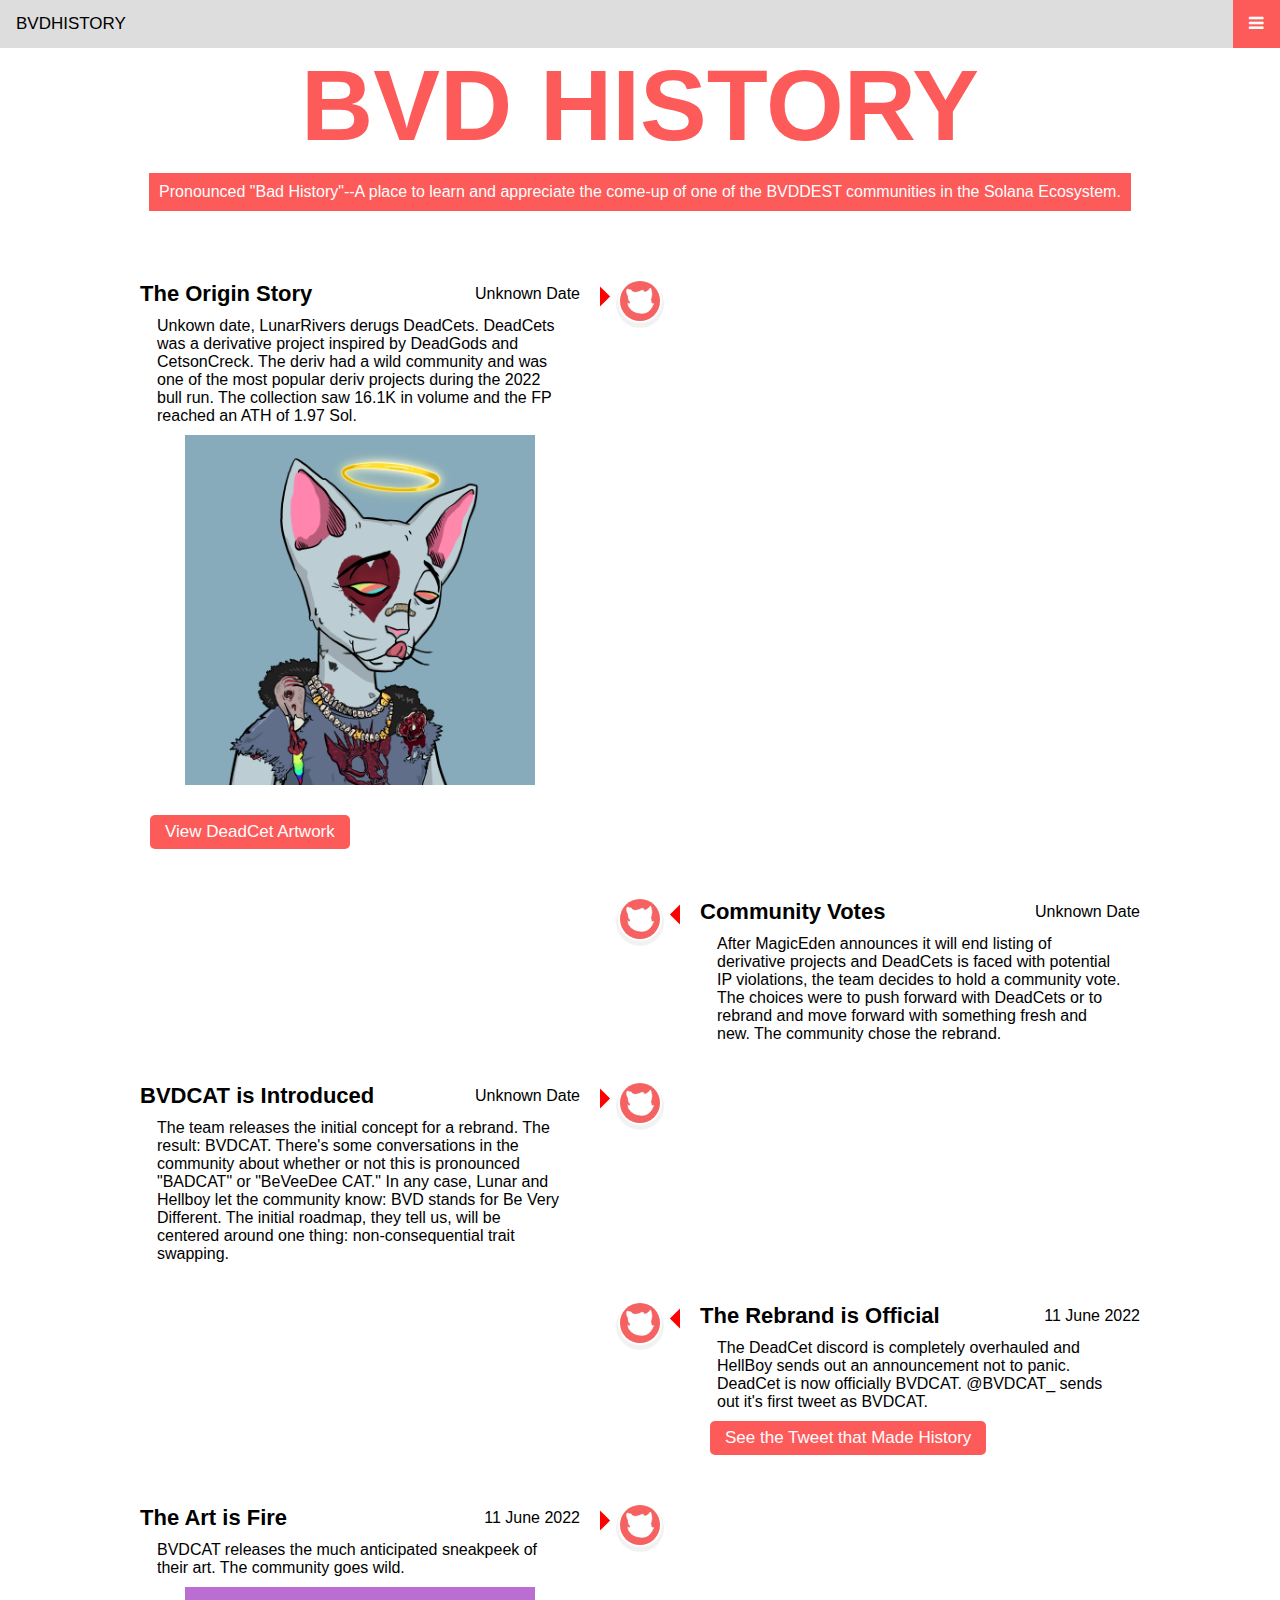
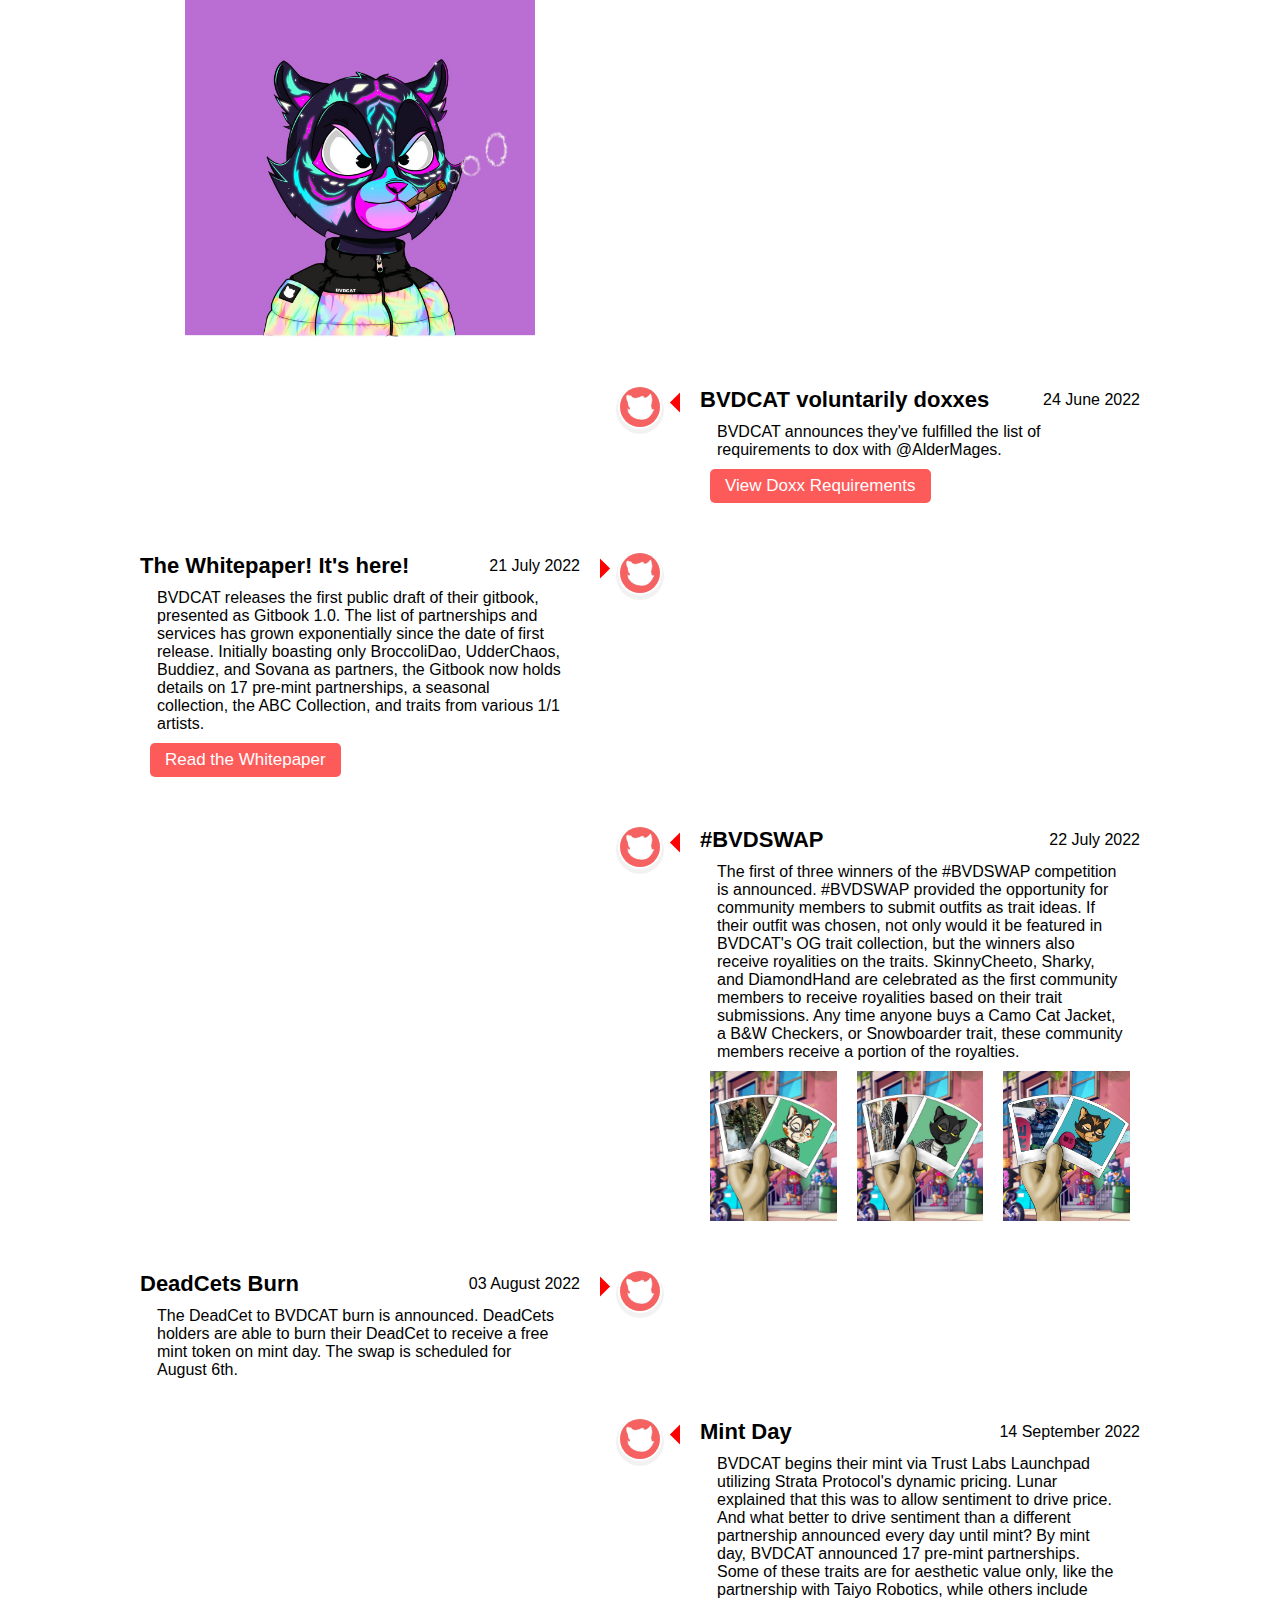
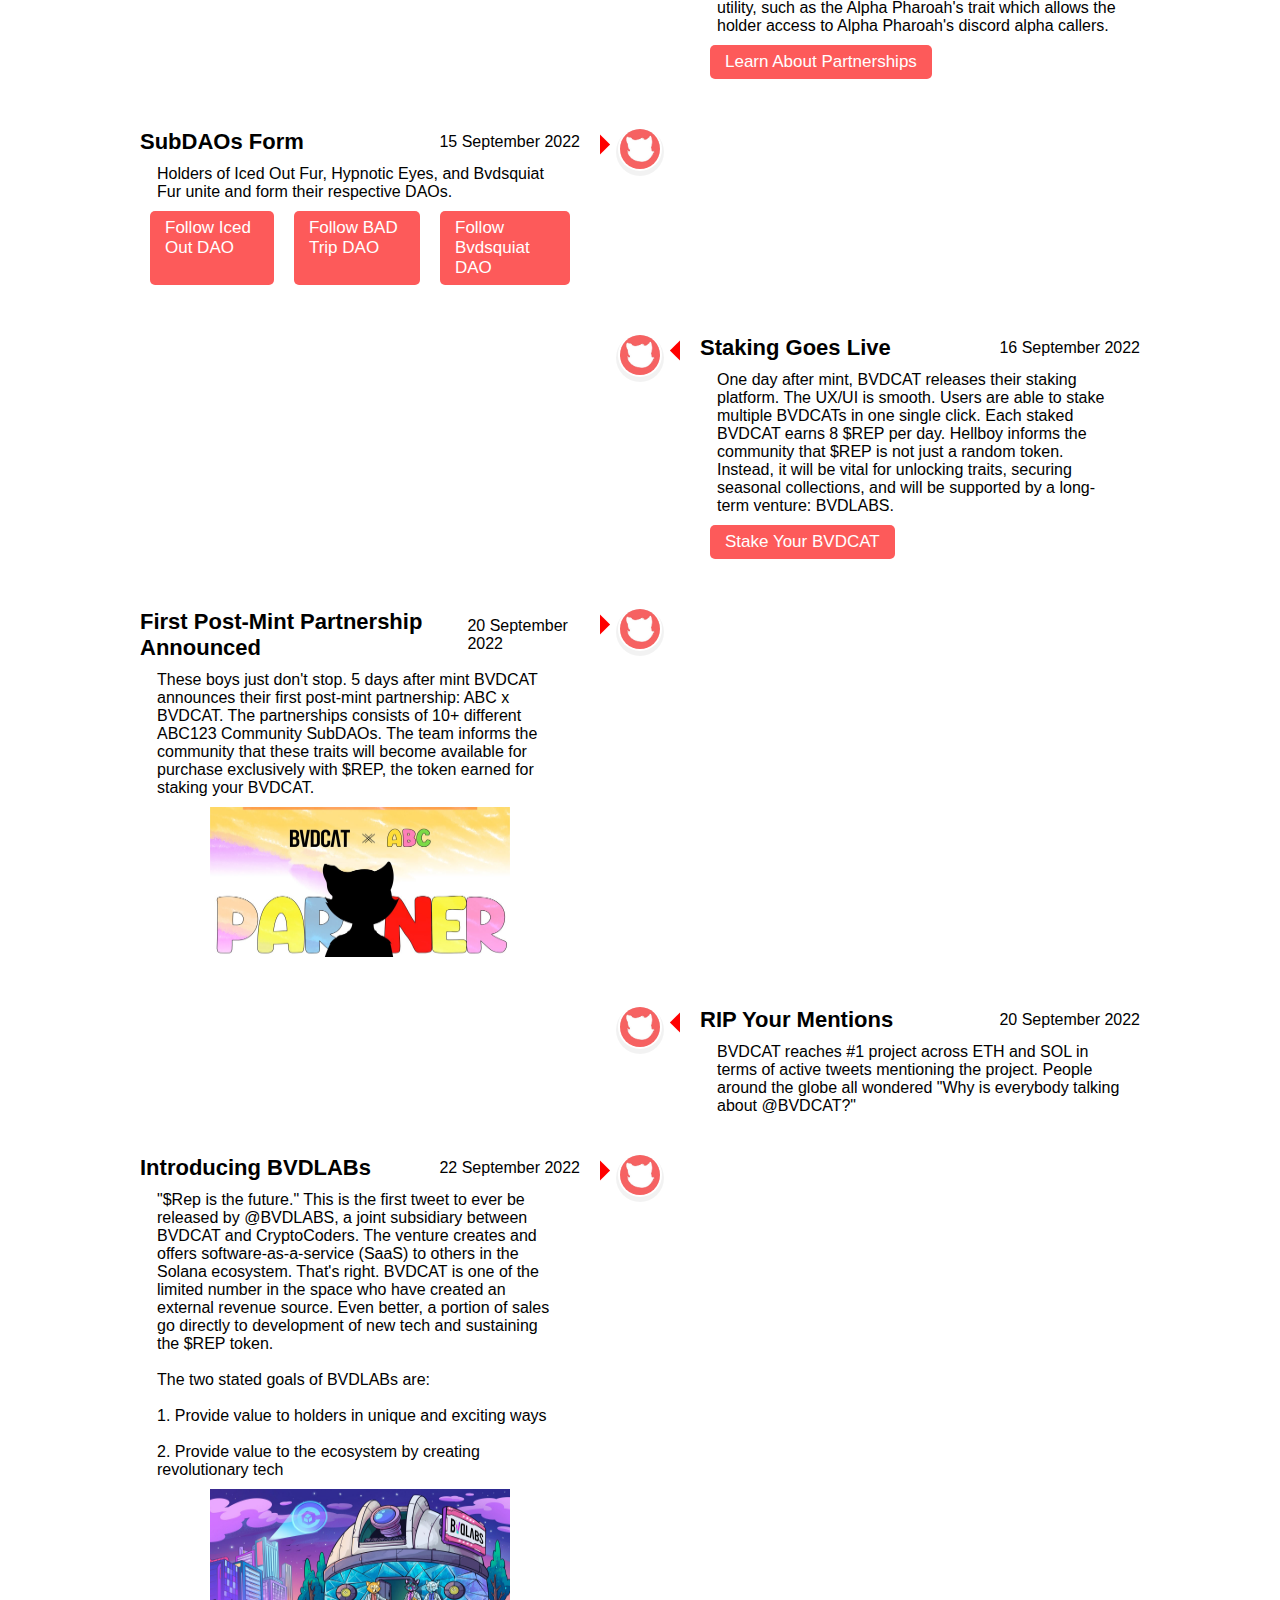
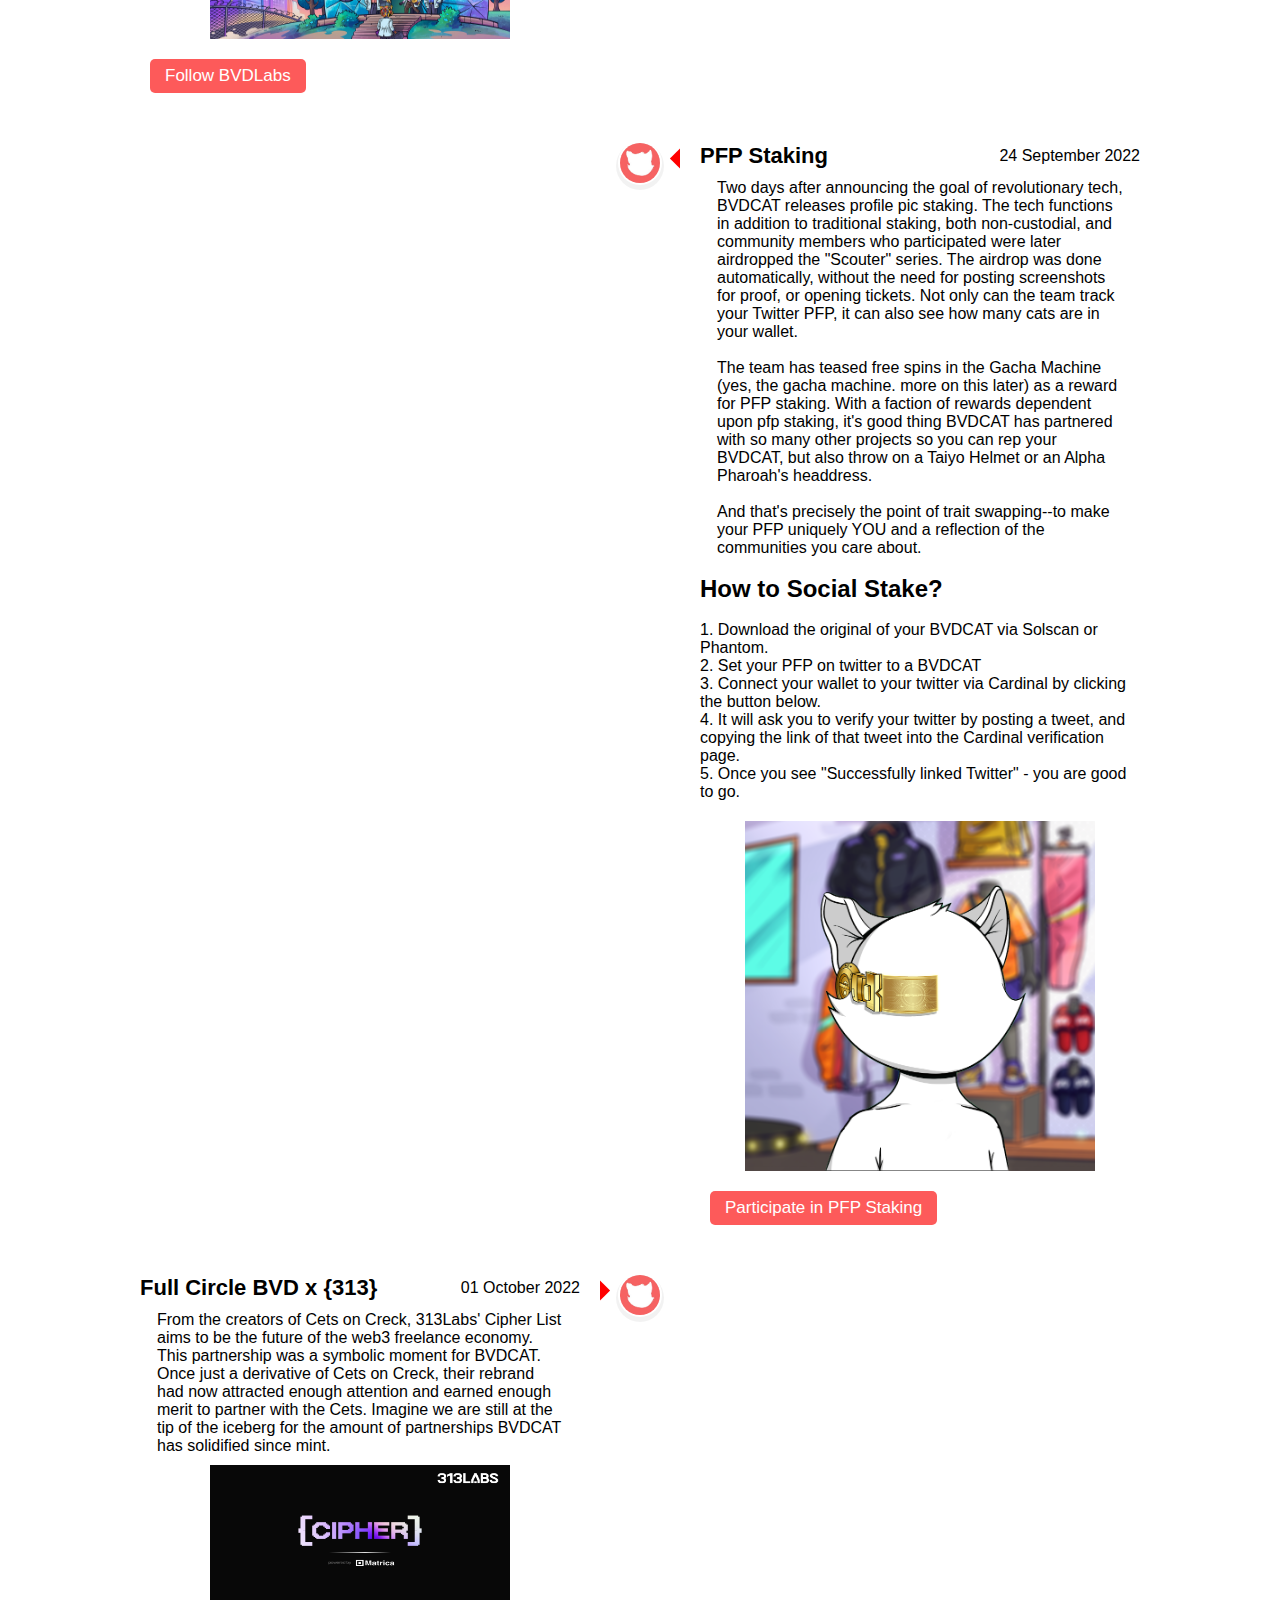
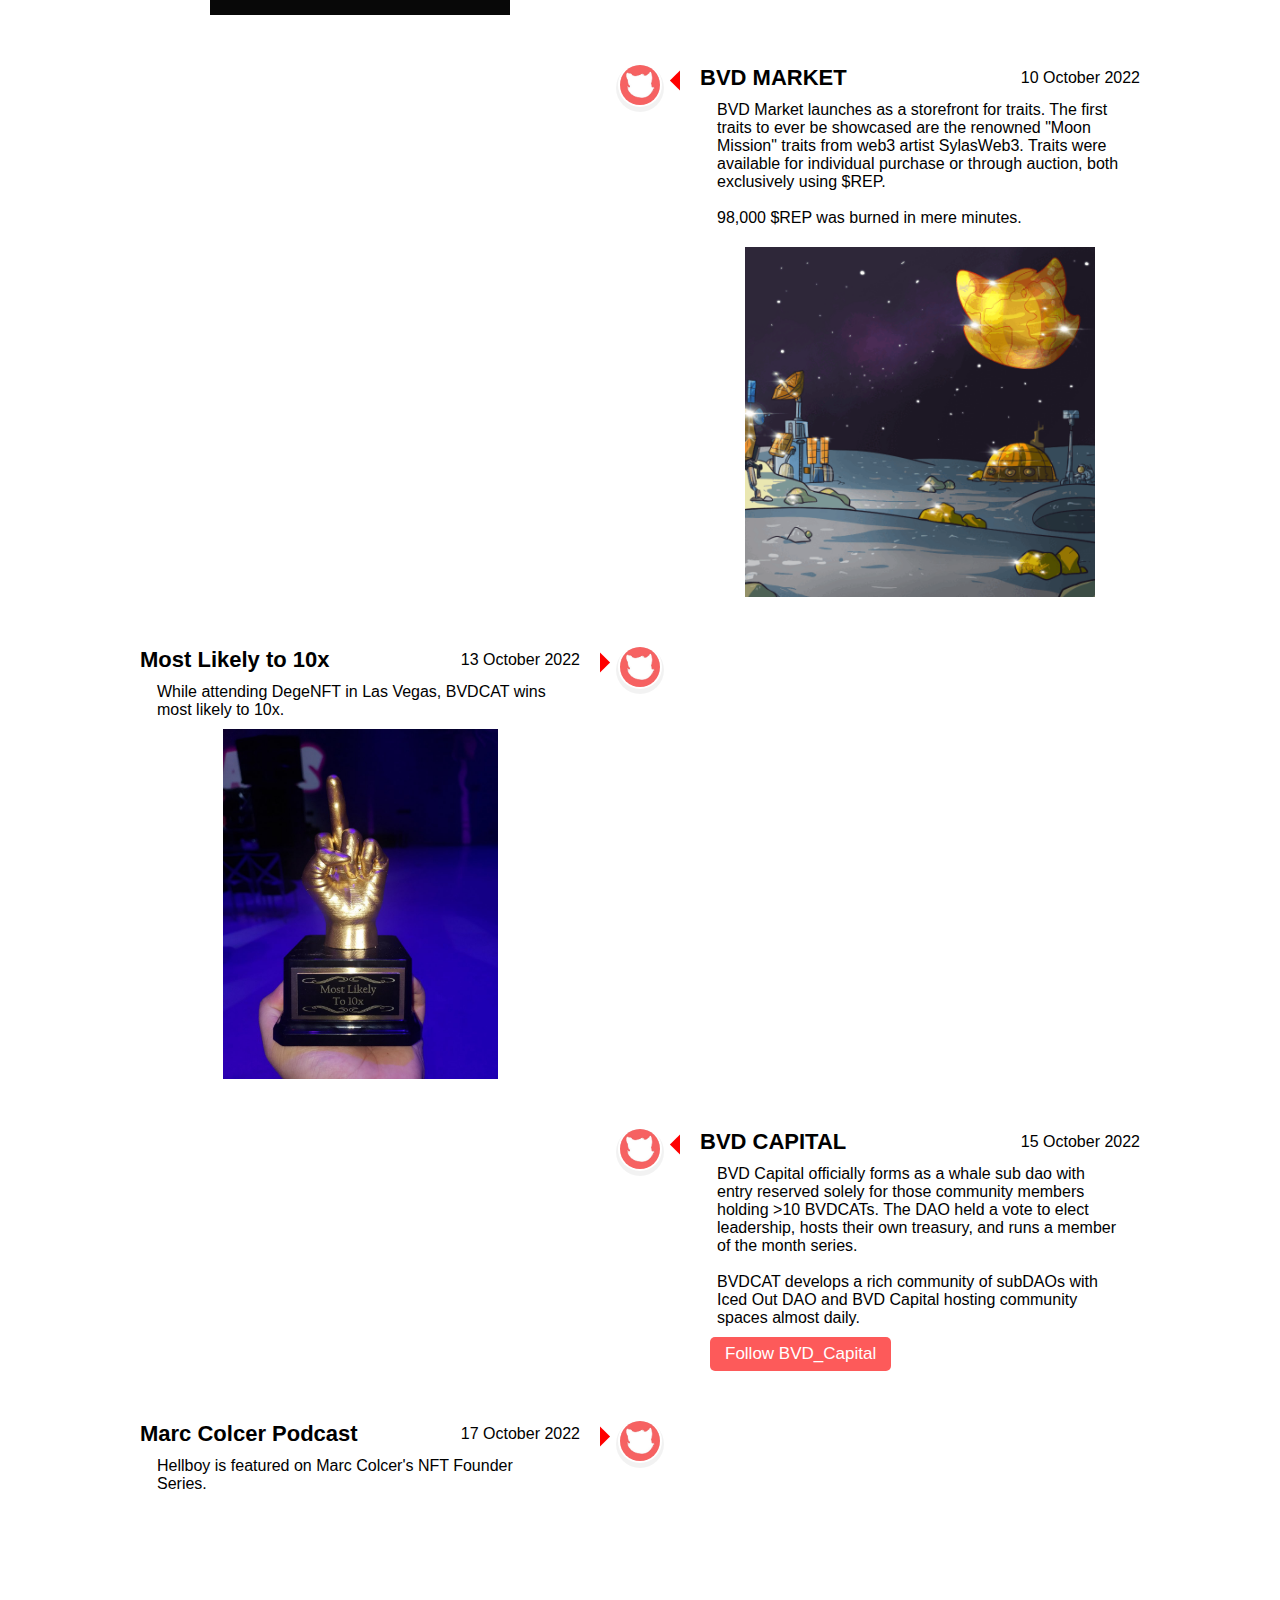
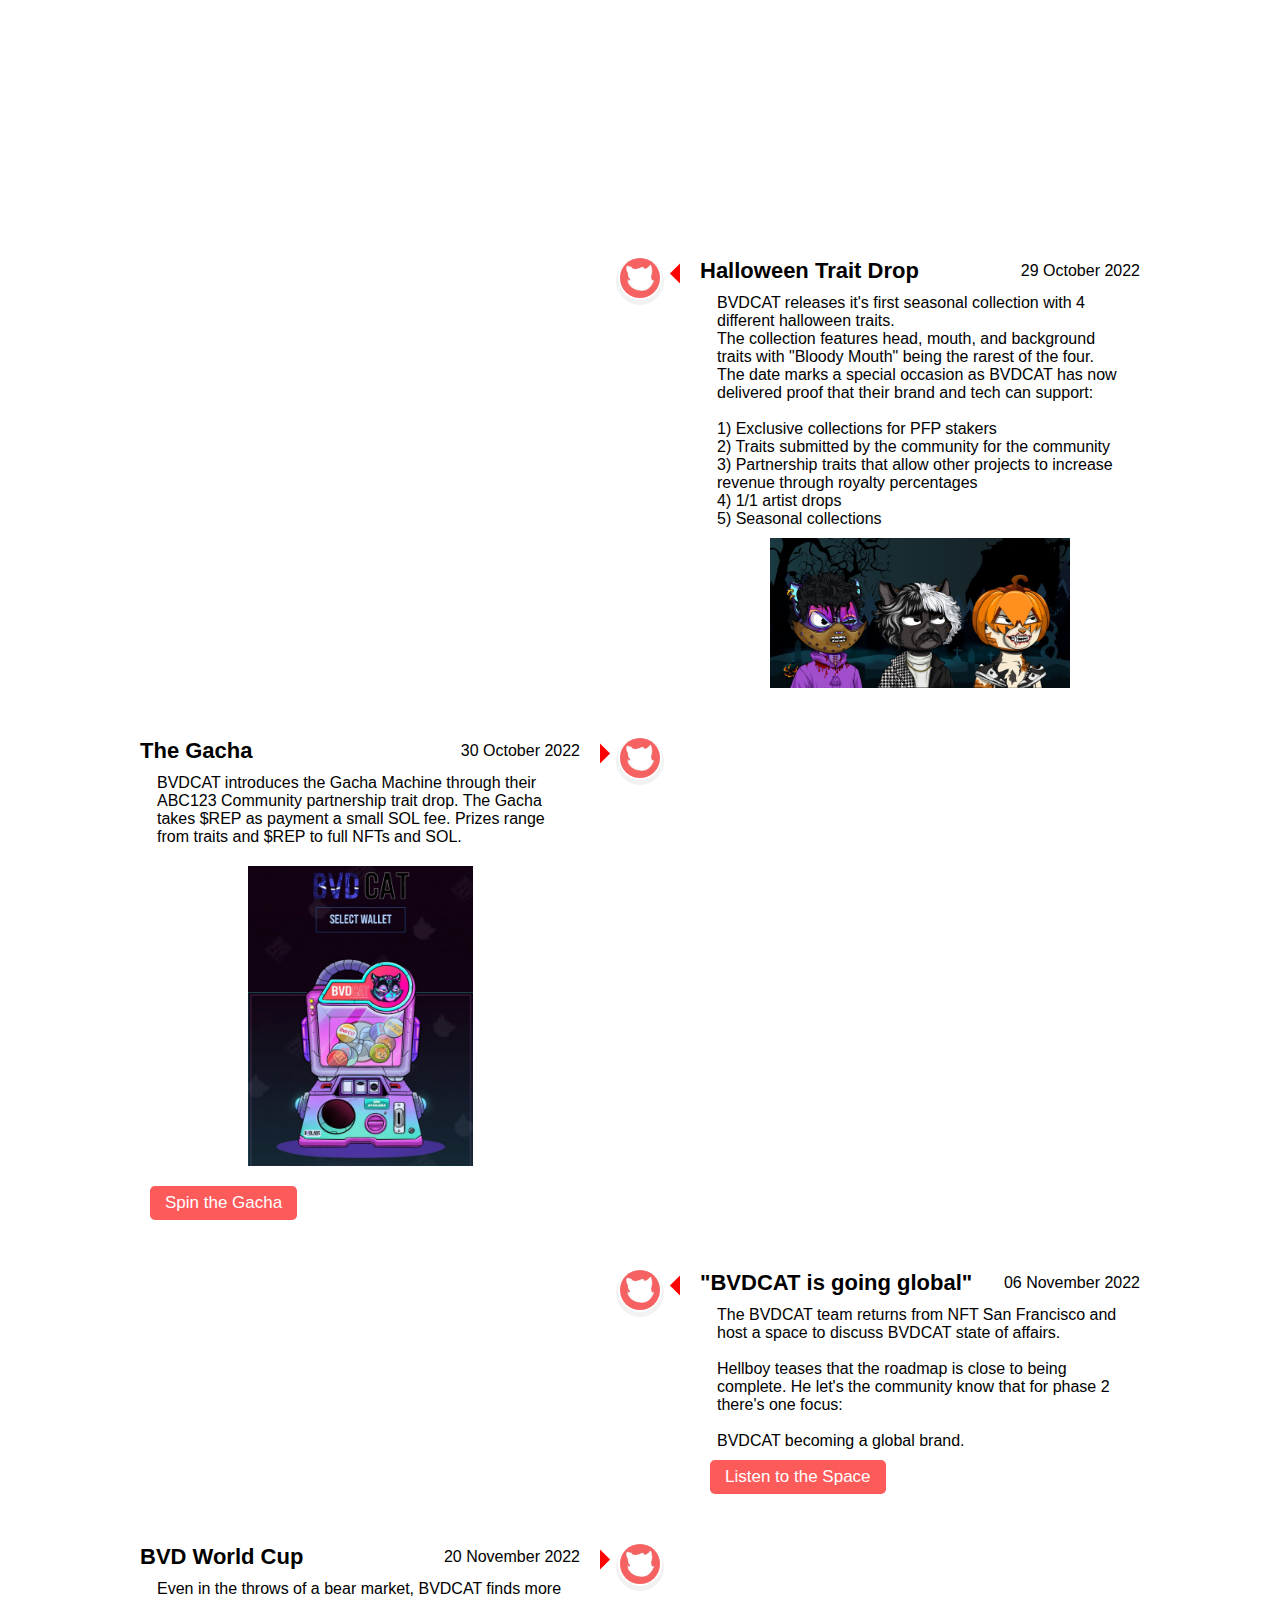
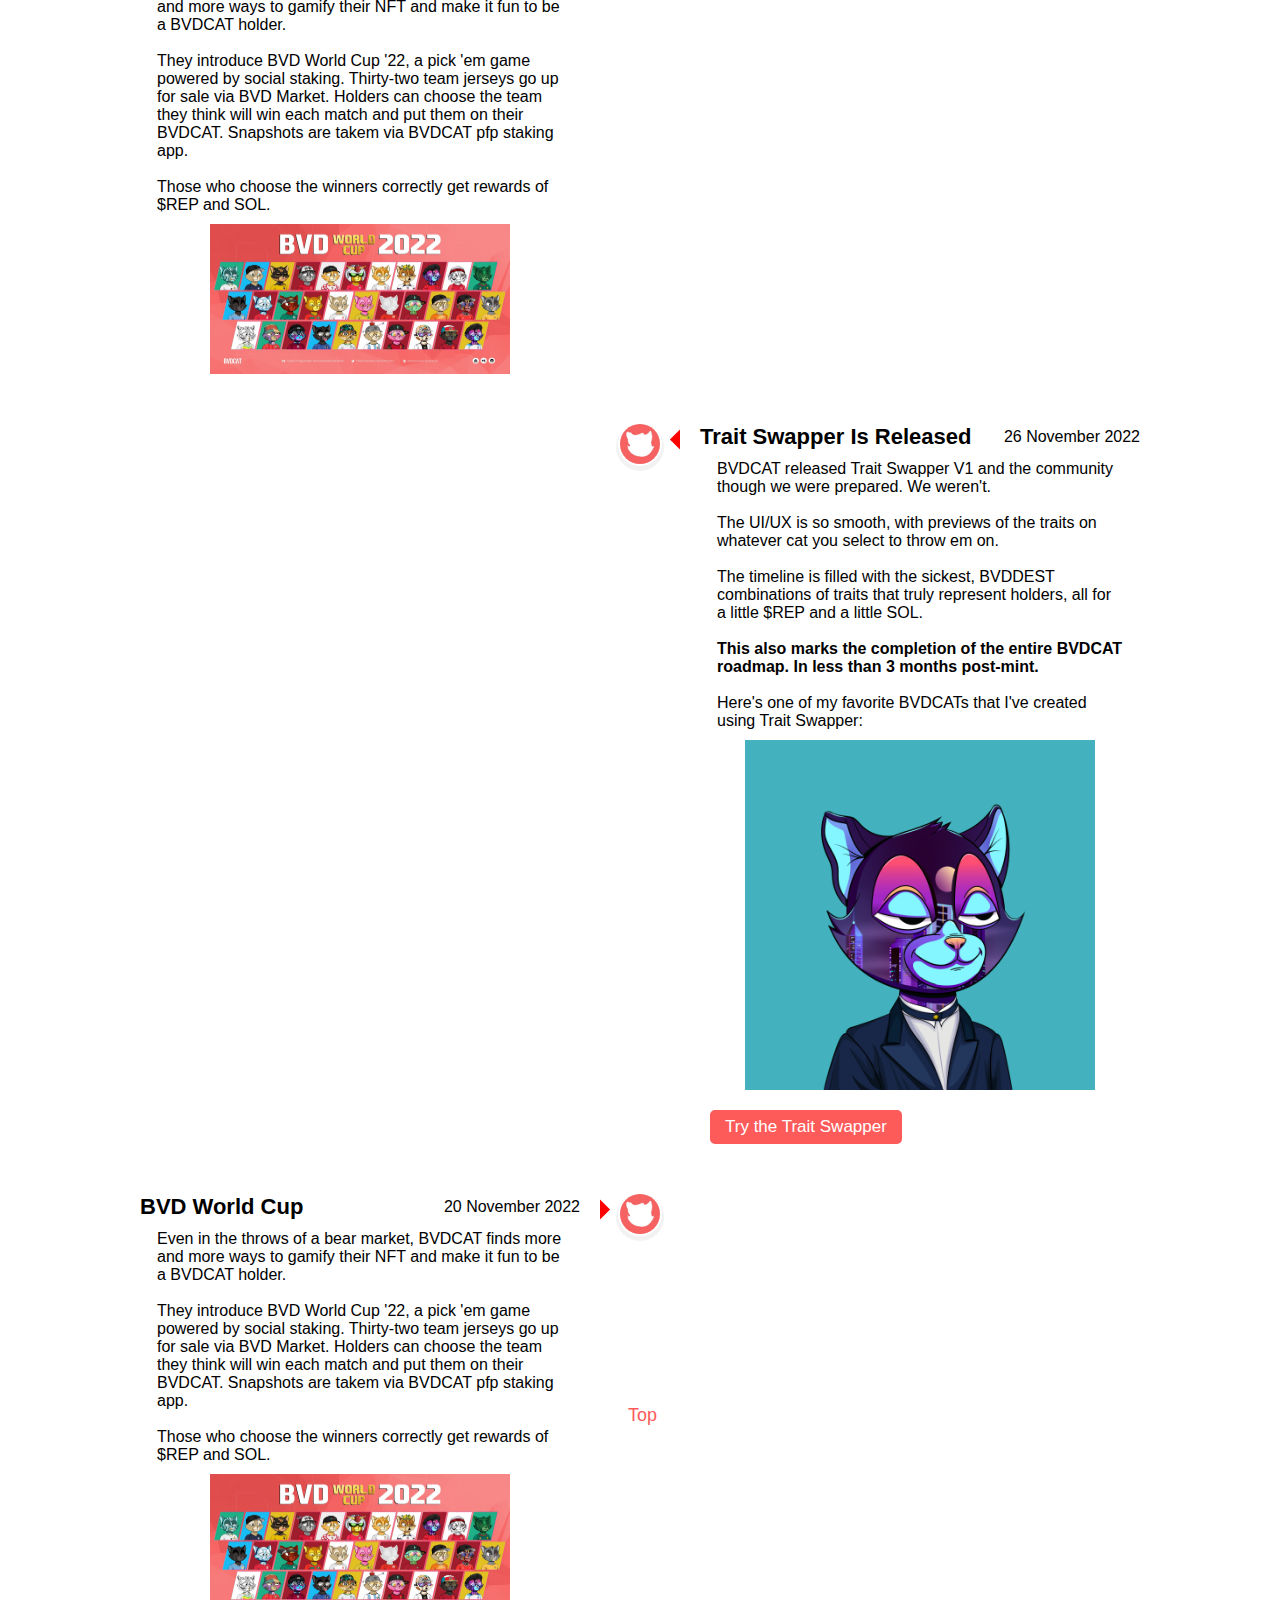
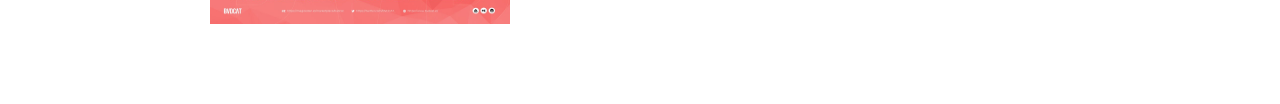
==== pages/everything.html @ c332bab2 "Create pages" ====
<!DOCTYPE html>
<html lang="en">
<head>
    <meta charset="UTG-8">
    <title>BVD HISTORY | Curated by Latchay</title>
    <meta name="viewport" content ="width=device-width, initial-scale=1.0">
    <link rel ="stylesheet" href="../style.css">
    <link rel="stylesheet" href="https://cdnjs.cloudflare.com/ajax/libs/font-awesome/4.7.0/css/font-awesome.min.css">
    <script src="../script.js"></script>
</head>

<div class="topnav">
    <a href="#home" class="active">BVDHISTORY</a>
    <!-- Navigation links (hidden by default) -->
    <div id="myLinks">
      <a href="https://magiceden.io/marketplace/bvdcat" target="_blank">Buy A BVDCAT</a>
      <a href="https://bvdcat.gitbook.io/bvdcat-whitepaper/" target="_blank">Read the Whitepaper</a>
      <a href="https://bvdcat.io" target="_blank">Visit the Website</a>
      <a href="https://twitter.com/BVDCAT_" target="_blank">Follow BVDCAT Twitter</a>
      <a href="https://discord.gg/bvdcat" target="_blank">Join the Discord</a>
    </div>
    <!-- "Hamburger menu" / "Bar icon" to toggle the navigation links -->
    <a href="javascript:void(0);" class="icon" onclick="myFunction()">
      <i class="fa fa-bars"></i>
    </a>
  </div>
<body>
    <div class="header">
        <span class="mainHead"> BVD HISTORY </span>
        <div class="tagline">
        Pronounced "Bad History"--A place to learn and appreciate the come-up of one of the BVDDEST communities in the Solana Ecosystem.</p1>
        </div>
    </div>
    <div class="wrapper">
        <div class ="center-line">
            <button onclick="topFunction()" id="myBtn" title="Go to top">Top</button>
        </div>
        <div class="row rowLeft">
            <section>
                <div class="iconRight">
                    <img src="../images/icon.jpg" alt="BVDCAT LOGO" class="iconRight">
                </div>
                <div class="details">
                    <span class="title"> The Origin Story</span>
                    <span>Unknown Date</span>
                </div>
                <p> Unkown date, LunarRivers derugs DeadCets. DeadCets was a derivative project inspired by DeadGods and CetsonCreck. The deriv had a wild community and was one of the most popular deriv projects during the 2022 bull run. The collection saw 16.1K in volume and the FP reached an ATH of 1.97 Sol.
                    <div class="deadCet">
                    <img id="deadCet" src="../images/DeadCet.png" alt="DeadCet" class="deadCet">
                </div>
                </p>
                <div class="bottom">
                    <a href="https://magiceden.io/marketplace/deadcets" target="_blank">View DeadCet Artwork</a>
                </div>
             </section>
            </div>
        <div class="row rowRight">
            <section>
                <div class="iconLeft">
                    <img src="../images/icon.jpg" alt="BVDCAT LOGO" class="iconLeft">
                </div>
                <div class="details">
                    <span class="title"> Community Votes</span>
                    <span>Unknown Date</span>
                </div>
                <p>After MagicEden announces it will end listing of derivative projects and DeadCets is faced with potential IP violations, the team decides to hold a community vote. The choices were to push forward with DeadCets or to rebrand and move forward with something fresh and new. The community chose the rebrand. </p>
            </section>
        </div> 
        <div class="row rowLeft">
            <section>
                <div class="iconRight">
                    <img src="../images/icon.jpg" alt="BVDCAT LOGO" class="iconRight">
                </div>
                <div class="details">
                    <span class="title">BVDCAT is Introduced</span>
                    <span>Unknown Date</span>

                </div>
                <p> The team releases the initial concept for a rebrand. The result: BVDCAT. There's some conversations in the community about whether or not this is pronounced "BADCAT" or "BeVeeDee CAT." In any case, Lunar and Hellboy let the community know: BVD stands for Be Very Different. The initial roadmap, they tell us, will be centered around one thing: non-consequential trait swapping.
             </p>
            </section>
        </div>
        <div class="row rowRight">
            <section>
                <div class="iconLeft">
                    <img src="../images/icon.jpg" alt="BVDCAT LOGO" class="iconLeft">
                </div>
                <div class="details">
                    <span class="title">The Rebrand is Official</span>
                    <span>11 June 2022</span>

                </div>
                <p> The DeadCet discord is completely overhauled and HellBoy sends out an announcement not to panic. DeadCet is now officially BVDCAT. @BVDCAT_ sends out it's first tweet as BVDCAT.
                </p>
                <div class="bottom">
                    <a href="https://twitter.com/BVDCAT_/status/1535546439022960640?s=20&t=XFZFpHfYztYOKGvkiWw14Q" target="_blank">See the Tweet that Made History</a>
                </div>
            </section>
        </div>
        <div class="row rowLeft">
            <section>
                <div class="iconRight">
                    <img src="../images/icon.jpg" alt="BVDCAT LOGO" class="iconRight">
                </div>
                <div class="details">
                    <span class="title"> The Art is Fire</span>
                    <span>11 June 2022</span>
                </div>
                <p>BVDCAT releases the much anticipated sneakpeek of their art. The community goes wild.</p>
                <div class="sneakPeek">
                    <img src="../images/sneakpeek.jpg" alt="BVDCAT Galaxy Fur NFT" class="sneakPeek">
                </div>
            </section>
        </div> 
        <div class="row rowRight">
            <section>
                <div class="iconLeft">
                    <img src="../images/icon.jpg" alt="BVDCAT LOGO" class="iconLeft">
                </div>
                <div class="details">
                    <span class="title"> BVDCAT voluntarily doxxes</span>
                    <span>24 June 2022</span>

                </div>
                <p>BVDCAT announces they've fulfilled the list of requirements to dox with @AlderMages.</p>
                <div class="bottom">
                    <a href="https://twitter.com/BVDCAT_/status/1540484919117303808" target="_blank">View Doxx Requirements</a>
                </div>
            </section>
        </div>
        <div class="row rowLeft">
            <section>
                <div class="iconRight">
                    <img src="../images/icon.jpg" alt="BVDCAT LOGO" class="iconRight">
                </div>
                <div class="details">
                    <span class="title"> The Whitepaper! It's here!</span>
                    <span>21 July 2022</span>
                </div>
                <p> BVDCAT releases the first public draft of their gitbook, presented as Gitbook 1.0. The list of partnerships and services has grown exponentially since the date of first release. Initially boasting only BroccoliDao, UdderChaos, Buddiez, and Sovana as partners, the Gitbook now holds details on 17 pre-mint partnerships, a seasonal collection, the ABC Collection, and traits from various 1/1 artists. 
                </p>
                <div class="bottom">
                    <a href="https://bvdcat.gitbook.io/bvdcat-whitepaper/" target="_blank">Read the Whitepaper</a>
                </div>
            </section>
        </div> 
        <div class="row rowRight">
            <section>
                <div class="iconLeft">
                    <img src="../images/icon.jpg" alt="BVDCAT LOGO" class="iconLeft">
                </div>
                <div class="details">
                    <span class="title"> #BVDSWAP</span>
                    <span>22 July 2022</span>
                </div>
                <p>The first of three winners of the #BVDSWAP competition is announced. #BVDSWAP provided the opportunity for community members to submit outfits as trait ideas. If their outfit was chosen, not only would it be featured in BVDCAT's OG trait collection, but the winners also receive royalities on the traits. SkinnyCheeto, Sharky, and DiamondHand are celebrated as the first community members to receive royalities based on their trait submissions. Any time anyone buys a Camo Cat Jacket, a B&W Checkers, or Snowboarder trait, these community members receive a portion of the royalties.
                </p>
                <div class="swapImages">
                    <img src="../images/Swap2.jpg" alt="Camo Cat Jacket" class="camoCat">
                    <img src="../images/Swap1.jpg" alt="Black and White Checkers" class="bWCheckers">
                    <img src="../images/Swap3.png" alt="Snowboarder" class="snowboarder">
                </div>
            </section>
        </div>
        <div class="row rowLeft">
            <section>
                <div class="iconRight">
                    <img src="../images/icon.jpg" alt="BVDCAT LOGO" class="iconRight">
                </div>
                <div class="details">
                    <span class="title"> DeadCets Burn</span>
                    <span>03 August 2022</span>
                </div>
                <p> The DeadCet to BVDCAT burn is announced. DeadCets holders are able to burn their DeadCet to receive a free mint token on mint day. The swap is scheduled for August 6th. 
                </p>
             </section>
        </div>
        <div class="row rowRight">
            <section>
                <div class="iconLeft">
                    <img src="../images/icon.jpg" alt="BVDCAT LOGO" class="iconLeft">
                </div>
                <div class="details">
                    <span class="title"> Mint Day</span>
                    <span>14 September 2022</span>
                </div>
                    <p>BVDCAT begins their mint via Trust Labs Launchpad utilizing Strata Protocol's dynamic pricing. Lunar explained that this was to allow sentiment to drive price. And what better to drive sentiment than a different partnership announced every day until mint?
                        By mint day, BVDCAT announced 17 pre-mint partnerships. Some of these traits are for aesthetic value only, like the partnership with Taiyo Robotics, while others include utility, such as the Alpha Pharoah's trait which allows the holder access to Alpha Pharoah's discord alpha callers.
                    </p>
                <div class="bottom">
                        <a href=" http://www.bvdcat.io/#footer" target="_blank">Learn About Partnerships</a>
                </div>
            </section>
        </div>
        <div class="row rowLeft">
            <section>
                <div class="iconRight">
                    <img src="../images/icon.jpg" alt="BVDCAT LOGO" class="iconRight">
                </div>
                <div class="details">
                    <span class="title"> SubDAOs Form</span>
                    <span>15 September 2022</span>
                </div>
                    <p> Holders of Iced Out Fur, Hypnotic Eyes, and Bvdsquiat Fur unite and form their respective DAOs. </p>
                <div class="bottom">
                    <div class= "daoButtons">
                        <a href="../images/https://twitter.com/IcedDao" target="_blank">Follow Iced Out DAO</a>
                        <a href="../images/https://twitter.com/BVDTRIPdao" target="_blank">Follow BAD Trip DAO</a>
                         <a href="../images/https://twitter.com/bvdsquiatdao/" target="_blank">Follow Bvdsquiat DAO</a>
                    </div>
                </div>
            </section>
        </div>
        <div class="row rowRight">
            <section>
                <div class="iconLeft">
                    <img src="../images/icon.jpg" alt="BVDCAT LOGO" class="iconLeft">
                </div>
                <div class="details">
                    <span class="title"> Staking Goes Live</span>
                    <span>16 September 2022</span>
                </div>
                    <p> One day after mint, BVDCAT releases their staking platform. The UX/UI is smooth. Users are able to stake multiple BVDCATs in one single click. Each staked BVDCAT earns 8 $REP per day. Hellboy informs the community that $REP is not just a random token. Instead, it will be vital for unlocking traits, securing seasonal collections, and will be supported by a long-term venture: BVDLABS.
                    </p>
                 <div class="bottom">
                    <a href="https://skelly.bvdcat.io/" target="_blank">Stake Your BVDCAT</a>
                 </div>
            </section>
        </div>  
        <div class="row rowLeft">
            <section>
                <div class="iconRight">
                    <img src="../images/icon.jpg" alt="BVDCAT LOGO" class="iconRight">
                </div>
                <div class="details">
                    <span class="title"> First Post-Mint Partnership Announced</span>
                    <span>20 September 2022</span>
                 </div>
                <p> These boys just don't stop. 5 days after mint BVDCAT announces their first post-mint partnership: ABC x BVDCAT. The partnerships consists of 10+ different ABC123 Community SubDAOs. The team informs the community that these traits will become available for purchase exclusively with $REP, the token earned for staking your BVDCAT. 
                </p>
                <div class="sneakPeek">
                     <img src="../images/ABC.jpg" alt="ABC Partnership Announcement" class="ABC">
                </div>
            </section>
        </div>
        <div class="row rowRight">
            <section>
                <div class="iconLeft">
                    <img src="../images/icon.jpg" alt="BVDCAT LOGO" class="iconLeft">
                </div>
                <div class="details">
                    <span class="title"> RIP Your Mentions</span>
                    <span>20 September 2022</span>
                </div>
                <p>BVDCAT reaches #1 project across ETH and SOL in terms of active tweets mentioning the project. People around the globe all wondered "Why is everybody talking about @BVDCAT?"
                </p>
            </section>
        </div>
        <div class="row rowLeft">
            <section>
                <div class="iconRight">
                    <img src="../images/icon.jpg" alt="BVDCAT LOGO" class="iconRight">
                </div>
                <div class="details">
                    <span class="title">Introducing BVDLABs</span>
                    <span>22 September 2022</span>
                </div>
                <p>"$Rep is the future." This is the first tweet to ever be released by @BVDLABS, a joint subsidiary between BVDCAT and CryptoCoders. The venture creates and offers software-as-a-service (SaaS) to others in the Solana ecosystem. That's right. BVDCAT is one of the limited number in the space who have created an external revenue source. Even better, a portion of sales go directly to development of new tech and sustaining the $REP token. <br>
                    <br>
                    The two stated goals of BVDLABs are: <br>
                    <br>
                    1. Provide value to holders in unique and exciting ways <br>
                    <br>
                    2. Provide value to the ecosystem by creating revolutionary tech
                </p>
                <div class="sneakPeek">
                    <img src="../images/labs.jpg" alt="BVDLABs Advert" class="labs">
                </div>
                <div class="bottom">
                    <a href="../images/https://twitter.com/BVDLABS" target="_blank">Follow BVDLabs</a>
                 </div>
            </section>
        </div>
        <div class="row rowRight">
            <section>
                <div class="iconLeft">
                    <img src="../images/icon.jpg" alt="BVDCAT LOGO" class="iconLeft">
                </div>
                <div class="details">
                    <span class="title"> PFP Staking</span>
                    <span>24 September 2022</span>
                </div>
                <p>Two days after announcing the goal of revolutionary tech, BVDCAT releases profile pic staking. The tech functions in addition to traditional staking, both non-custodial, and community members who participated were later airdropped the "Scouter" series. The airdrop was done automatically, without the need for posting screenshots for proof, or opening tickets. Not only can the team track your Twitter PFP, it can also see how many cats are in your wallet. 
                    <br><br>
                The team has teased free spins in the Gacha Machine (yes, the gacha machine. more on this later) as a reward for PFP staking. With a faction of rewards dependent upon pfp staking, it's good thing BVDCAT has partnered with so many other projects so you can rep your BVDCAT, but also throw on a Taiyo Helmet or an Alpha Pharoah's headdress. 
                <br>
                <br>
                And that's precisely the point of trait swapping--to make your PFP uniquely YOU and a reflection of the communities you care about. <br><br>
                    <h2>How to Social Stake?</h2><br>
                    1. Download the original of your BVDCAT via Solscan or Phantom.<br>
                    2. Set your PFP on twitter to a BVDCAT <br>
                    3. Connect your wallet to your twitter via Cardinal by clicking the button below.<br>
                    4. It will ask you to verify your twitter by posting a tweet, and copying the link of that tweet into the Cardinal verification page.<br>
                    5. Once you see "Successfully linked Twitter" - you are good to go. <br>
                <p>
                <div class="sneakPeek">
                    <img src="../images/goldScouter.png" alt="BVDCAT Gold Scouter Trait" class="goldScouter">
                </div>
                <div class="bottom">
                    <a href="../images/https://pfp.bvdcat.io/" target="_blank">Participate in PFP Staking</a>
                 </div>
            </section>
        </div>
        <div class="row rowLeft">
            <section>
                <div class="iconRight">
                    <img src="../images/icon.jpg" alt="BVDCAT LOGO" class="iconRight">
                </div>
                <div class="details">
                    <span class="title">Full Circle BVD x {313}</span>
                    <span>01 October 2022</span>
                </div>
                <p>From the creators of Cets on Creck, 313Labs' Cipher List aims to be the future of the web3 freelance economy. <br>
                    This partnership was a symbolic moment for BVDCAT. Once just a derivative of Cets on Creck, their rebrand had now attracted enough attention and earned enough merit to partner with the Cets. Imagine we are still at the tip of the iceberg for the amount of partnerships BVDCAT has solidified since mint. 
                </p>
                <div class="sneakPeek">
                    <img src="../images/cipherList.jpg" alt="Cipher List Advert" class="cipherList">
                </div>
            </section>
        </div>
        <div class="row rowRight">
            <section>
                <div class="iconLeft">
                    <img src="../images/icon.jpg" alt="BVDCAT LOGO" class="iconLeft">
                </div>
                <div class="details">
                    <span class="title"> BVD MARKET</span>
                    <span>10 October 2022</span>
                </div>
                <p> BVD Market launches as a storefront for traits. The first traits to ever be showcased are the renowned "Moon Mission" traits from web3 artist SylasWeb3. Traits were available for individual purchase or through auction, both exclusively using $REP.<br>
                <br>98,000 $REP was burned in mere minutes.<p>
                    <div class="sneakPeek">
                        <img src="../images/moonMission.gif" alt="GIF showcasing Moon Mission Traits" class="moonMission">
                    </div>
                
            </section>
        </div>
        <div class="row rowLeft">
            <section>
                <div class="iconRight">
                    <img src="../images/icon.jpg" alt="BVDCAT LOGO" class="iconRight">
                </div>
                <div class="details">
                    <span class="title">Most Likely to 10x</span>
                    <span>13 October 2022</span>
                </div>
                <p> While attending DegeNFT in Las Vegas, BVDCAT wins most likely to 10x.</p>
                <div class="sneakPeek">
                    <img src="../images/bvdAward.jpg" alt="Middly finger trophy" class="bvdAward">
                </div>
            </section>
        </div>
        <div class="row rowRight">
            <section>
                <div class="iconLeft">
                    <img src="../images/icon.jpg" alt="BVDCAT LOGO" class="iconLeft">
                </div>
                <div class="details">
                    <span class="title">BVD CAPITAL</span>
                    <span>15 October 2022</span>
                </div>
                <p> BVD Capital officially forms as a whale sub dao with entry reserved solely for those community members holding >10 BVDCATs. The DAO held a vote to elect leadership, hosts their own treasury, and runs a member of the month series. <br><br> BVDCAT develops a rich community of subDAOs with Iced Out DAO and BVD Capital hosting community spaces almost daily.</p>
                <div class="bottom">
                    <a href="../images/https://twitter.com/BVD_Capital" target="_blank">Follow BVD_Capital</a>
                 </div>
            </section>
        </div>
        <div class="row rowLeft">
            <section>
                <div class="iconRight">
                    <img src="../images/icon.jpg" alt="BVDCAT LOGO" class="iconRight">
                </div>
                <div class="details">
                    <span class="title"> Marc Colcer Podcast</span>
                    <span>17 October 2022</span>
                </div>
                <p>Hellboy is featured on Marc Colcer's NFT Founder Series.<p>
                    <div class="sneakPeek">
                        <iframe width="560" height="315" src="https://www.youtube.com/embed/Qyrt6xBug2s?start=00" title="YouTube video player" 
                        frameborder="0" allow="accelerometer; autoplay; clipboard-write; encrypted-media; gyroscope; picture-in-picture" allowfullscreen></iframe>
                    </div>
            </section>
        </div>
        <div class="row rowRight">
            <section>
                <div class="iconLeft">
                    <img src="../images/icon.jpg" alt="BVDCAT LOGO" class="iconLeft">
                </div>
                <div class="details">
                    <span class="title">Halloween Trait Drop</span>
                    <span>29 October 2022</span>
                </div>
                <p> BVDCAT releases it's first seasonal collection with 4 different halloween traits. <br>
                The collection features head, mouth, and background traits with "Bloody Mouth" being the rarest of the four.<br>
                The date marks a special occasion as BVDCAT has now delivered proof that their brand and tech can support: <br><br>
                    1) Exclusive collections for PFP stakers <br>
                    2) Traits submitted by the community for the community <br>
                    3) Partnership traits that allow other projects to increase revenue through royalty percentages <br>
                    4) 1/1 artist drops <br>
                    5) Seasonal collections <br>
                    </p>
                <div class="sneakPeek">
                    <img src="../images/halloweenTraits.jpg" alt="Halloween Traist" class="halloweenTraits">
                </div>
            </section>
        </div>
        <div class="row rowLeft">
            <section>
                <div class="iconRight">
                    <img src="../images/icon.jpg" alt="BVDCAT LOGO" class="iconRight">
                </div>
                <div class="details">
                    <span class="title">The Gacha</span>
                    <span>30 October 2022</span>
                </div>
                <p>BVDCAT introduces the Gacha Machine through their ABC123 Community partnership trait drop. The Gacha takes $REP as payment a small SOL fee. Prizes range from traits and $REP to full NFTs and SOL.<p>
                    <div class="sneakPeek">
                        <img src="../images/gacha.jpg" alt="Gacha Machine" class="gacha">
                    </div>
                    <div class="bottom">
                        <a href="../images/https://gacha.bvdcat.io/" target="_blank">Spin the Gacha</a>
                     </div>
            </section>
        </div>
        <div class="row rowRight">
            <section>
                <div class="iconLeft">
                    <img src="../images/icon.jpg" alt="BVDCAT LOGO" class="iconLeft">
                </div>
                <div class="details">
                    <span class="title">"BVDCAT is going global"</span>
                    <span>06 November 2022</span>
                </div>
                <p> The BVDCAT team returns from NFT San Francisco and host a space to discuss BVDCAT state of affairs. <br><br> Hellboy teases that the roadmap is close to being complete. He let's the community know that for phase 2 there's one focus:
                    <br><br>BVDCAT becoming a global brand. 
                    </p>
                <div class="bottom">
                    <a href="https://twitter.com/i/spaces/1YpKkgPzgWNKj?s=20" target="_blank">Listen to the Space</a>
                </div>
            </section>
        </div>
         <div class="row rowLeft">
            <section>
                <div class="iconRight">
                    <img src="../images/icon.jpg" alt="BVDCAT LOGO" class="iconRight">
                </div>
                <div class="details">
                    <span class="title"> BVD World Cup</span>
                    <span>20 November 2022</span>
                </div>
                    <p> Even in the throws of a bear market, BVDCAT finds more and more ways to gamify their NFT and make it fun to be a BVDCAT holder. <br>
                    <br>
                    They introduce BVD World Cup '22, a pick 'em game powered by social staking. 
                    Thirty-two team jerseys go up for sale via BVD Market. 
                    Holders can choose the team they think will win each match and put them on their BVDCAT. 
                    Snapshots are takem via BVDCAT pfp staking app.
                <br><br> Those who choose the winners correctly get rewards of $REP and SOL.</p>
                    <div class="sneakPeek">
                        <img src="../images/worldCup.jpg" alt="BVDCATs wearing world cup jerseys" class="worldCup">
                    </div>
            </section>
        </div>
        <div class="row rowRight">
            <section>
                <div class="iconLeft">
                    <img src="../images/icon.jpg" alt="BVDCAT LOGO" class="iconLeft">
                </div>
                <div class="details">
                    <span class="title">Trait Swapper Is Released</span>
                    <span>26 November 2022</span>
                </div>
                <p> 
                    BVDCAT released Trait Swapper V1 and the community though we were prepared. We weren't. <br>
                    <br> The UI/UX is so smooth, with previews of the traits on whatever cat you select to throw em on. <br>
                    <br> The timeline is filled with the sickest, BVDDEST combinations of traits that truly represent holders, all for a little $REP and a little SOL. <br>
                    <br> <b>This also marks the completion of the entire BVDCAT roadmap. In less than 3 months post-mint. </b> <br>
                    <br> Here's one of my favorite BVDCATs that I've created using Trait Swapper:<br>
                </p>
                <div class="sneakPeek">
                    <img src="../images/City Nights.png" alt="City Nights BVDCAT wearing tuxedo" class="cityNights">
                </div>
                <div class="bottom">
                    <a href="https://swap.bvdcat.io/" target="_blank">Try the Trait Swapper</a>
                 </div>
            </section>
        </div>
        <div class="row rowLeft">
            <section>
                <div class="iconRight">
                    <img src="../images/icon.jpg" alt="BVDCAT LOGO" class="iconRight">
                </div>
                <div class="details">
                    <span class="title"> BVD World Cup</span>
                    <span>20 November 2022</span>
                </div>
                    <p> Even in the throws of a bear market, BVDCAT finds more and more ways to gamify their NFT and make it fun to be a BVDCAT holder. <br>
                    <br>
                    They introduce BVD World Cup '22, a pick 'em game powered by social staking. 
                    Thirty-two team jerseys go up for sale via BVD Market. 
                    Holders can choose the team they think will win each match and put them on their BVDCAT. 
                    Snapshots are takem via BVDCAT pfp staking app.
                <br><br> Those who choose the winners correctly get rewards of $REP and SOL.</p>
                    <div class="sneakPeek">
                        <img src="../images/worldCup.jpg" alt="BVDCATs wearing world cup jerseys" class="worldCup">
                    </div>
            </section>
        </div>
    </div>
</body>
</html>
---- style.css ----
*{
    margin: 0;
    padding: 0;
    box-sizing: border-box;
    font-family : "Poppins", sans-serif;
}

html{
    scroll-behavior: smooth;
}

body {
    background-image: url(../Tutorial/images/tile_background.png);  
    background-size: contain;
    background-position: center;
}

.pageGateBody {
    display: flex;
    flex-direction: column;
    justify-content: center;
    align-content: center;
    margin:50px auto;
    height: 100%;
    width: 100vw;
    height: 100vh;
    justify-content: center;
    align-items: center;
    max-width:1080px;
    padding: 0 20px;
}

.header {
    justify-items: center;
}

.pageGateHead {
    font-weight:bolder;
    color:#fff;
    font-size: 50px;
    padding: 10 px;
    text-align: center;
    margin: 30px;
}

.pageGateHead .prompt {
    font-weight: normal;
    color:#fff;
    font-size: 15px;
    margin: 10px;
    padding: 10 px;
    text-align: center;
}

.topnav {
    overflow: hidden;
    background-color: #333;
    position: relative;
  }
  
  .topnav #myLinks {
    display: none;
  }
  
  .topnav a {
    background-color: #fd5a5a;
    padding: 14px 16px;
    text-decoration: none;
    font-size: 17px;
    display: block;
    color:#fff;
  }
  

  .topnav a.icon {
    background: #fd5a5a;
    color:#fff;
    display: block;
    position: absolute;
    right: 0;
    top: 0;
  }
  

  .topnav a:hover {
    background-color: #ddd;
    color: black;
  }
  
  /* Style the active link (or home/logo) */
  .active {
    background-color: #fd5a5a;
    color: white;
  }

.mainHead{
    font-weight:bolder;
    color:#fd5a5a;
    font-size: 100px;
    background-color: #fff;
    padding: 10 px;
    display: flex;
    justify-content:center;
}



.tagline {
    color:#fff;
    margin: 10px;
    padding: 10px;
    display: flex;
    justify-content: center;
    background-color: #fd5a5a;
}

.wrapper {
    max-width:1080px;
    margin: 50px auto;
    padding: 0 20px;
}

.wrapper .center-line{
    position:absolute;
    height:1200%;
    width: 4px;
    background: #fff;
    left: 50%;
    transform: translateX(-50%);
}
.wrapper .row{
    display: flex;
    justify-content: flex-start; 
}

.wrapper .rowLeft{
    justify-content: flex-start; 
}
.wrapper .rowRight{
    justify-content: flex-end; 
}

.wrapper .row section{
    background: #fff;
    border-radius: 5px;
    width: calc(50% - 40px);
    padding: 20px;
    position: relative;

}

.wrapper .row section::before{
    position: absolute;
    content: "";
    height: 15px;
    width: 15px;
    background: red;
    top: 28px;
    transform: rotate(45deg);
    z-index: -1;
}

.rowLeft section::before{
    right: -7px;
}

.rowRight section::before{
    left: -7px;
}
.row section .details,
.row section .bottom{
    display: flex;
    justify-content: space-between;
    align-items: center;
}

.row section .details .title {
    font-size: 22px;
    font-weight: 600;
}
.row section p{
    margin: 10px 17px 0;
}

.row section .bottom a{
    text-decoration: none;
    background: #fd5a5a;
    color: #fff;
    padding: 7px 15px;
    border-radius: 5px;
    font-size: 17px;
    font-weight: 400;
    margin:10px;
}
.iconLeft {
    left: -60px;
}

.iconRight{
    right: -60px;
}
img.iconRight,
img.iconLeft {
    position: absolute;
    height: 40px;
    width: 40px;
    border-radius: 50%;
    top: 13;
    box-shadow: 0 0 0 2px #fff, inset 0 2px 0 rgba(0,0,0,0.08), 0 3px 0 4px rgba(0,0,0,0.05);
}


img.deadCet,
img.sneakPeek,
.goldScouter,
.moonMission,
img.bvdcatGif,
.cityNights {
    height:350px;
    width: 350px;
    margin: 10px;
}

.bvdAward {
    height: 350px;
    width: 275px;
    margin: 10px;
}

.camoCat,
.bWCheckers,
.snowboarder {
    height: 150px;
    width: 150px;
    margin: 10px;
    display: flex;
    flex-direction: row;
    align-items: center;
}

.swapImages{
    display:flex;
}

.gacha {
    height: 300px;
    width: 225px;
    margin: 10px;
}

.ABC,
.labs,
.cipherList,
.halloweenTraits,
img.worldCup {
    height: 150px;
    width: 300px;
    margin: 10px;
}

.deadCet,
.sneakPeek,
.goldScouter,
.moonMission,
.bvdAward,
img.bvdcatGif,
.cityNights  {
    display: flex;
    justify-content: center;
}

.daoButtons{
    display: flex;
}

.pageGateButtons {
    display: flex;
    flex-direction: column;
    justify-content: center;
}

.pageGateButtons a {
    margin: 20px;
    padding: 15px;
    background-color: #fff; 
    color: #fd5a5a; 
    border-radius: 10px; 
    font-size: 18px; 
    text-decoration: none;
    text-align: center;
}

.pageGateButtons a:hover {
    background-color: #555; /* Add a dark-grey background on hover */
  }


#myBtn {
    position: absolute;
    bottom: 20px; 
    z-index: 99; 
    border: none; 
    outline: none; 
    background-color: #fff; 
    color: #fd5a5a; 
    cursor: pointer; 
    padding: 15px; 
    border-radius: 10px; 
    font-size: 18px; 
    right: -30px;
  }
  
  #myBtn:hover {
    background-color: #555; /* Add a dark-grey background on hover */
  }

  @media (max-width: 1080px){
    .bWCheckers,
    .snowboarder {
        display:none;
    }

    .camoCat {
        height:350px;
        width: 350px;
        display: flex;
        justify-content: center;
    }

    .swapImages{
        display: flex;
        flex-direction: row;
        justify-content: center;
    }

    .daoButtons{
        display: flex;
        flex-direction: column;
    }
}

@media(max-width: 772px){
    .wrapper .center-line {
        left: 30px;
    }
    .wrapper .row, {
      margin: 30px 0 3px 60px;
    }
    .wrapper .row section {
        width: 100%;
    }
    .wrapper .row section::before{
        left: -7px;
    }
    .rowLeft section::before{
        left: 0px;
    }
    .iconRight{
        left: -70px;
    }
    .iconLeft {
        left: -70px;
    }
    .mainHead{
        font-size: 50px;
        margin: 10px;
        padding: 10 px;
        display:flex;
        justify-content: center;
    }
    img.deadCet,
    img.sneakPeek,
    .camoCat,
    .goldScouter,
    .moonMission,
    img.bvdcatGif,
    .cityNights {
       height: 200px;
       width: 200px;
    }

    .bWCheckers,
    .snowboarder {
        display:none;
    }

    .ABC,
    .labs,
    .cipherList,
    .halloweenTraits {
        height: 100px;
        width: 200px;
    }

    img.worldCup

    .bvdAward {
        height: 158px;
        width: 122px;
    }

    .pageGateBody {
        margin: 30px auto;
    }

}

@media(max-width: 440px){
    .wrapper .center-line,
    .row section::before,
    .row section .icon{
      display: none;
    }
    .wrapper .row{
      margin: 10px 0;
    }
  }
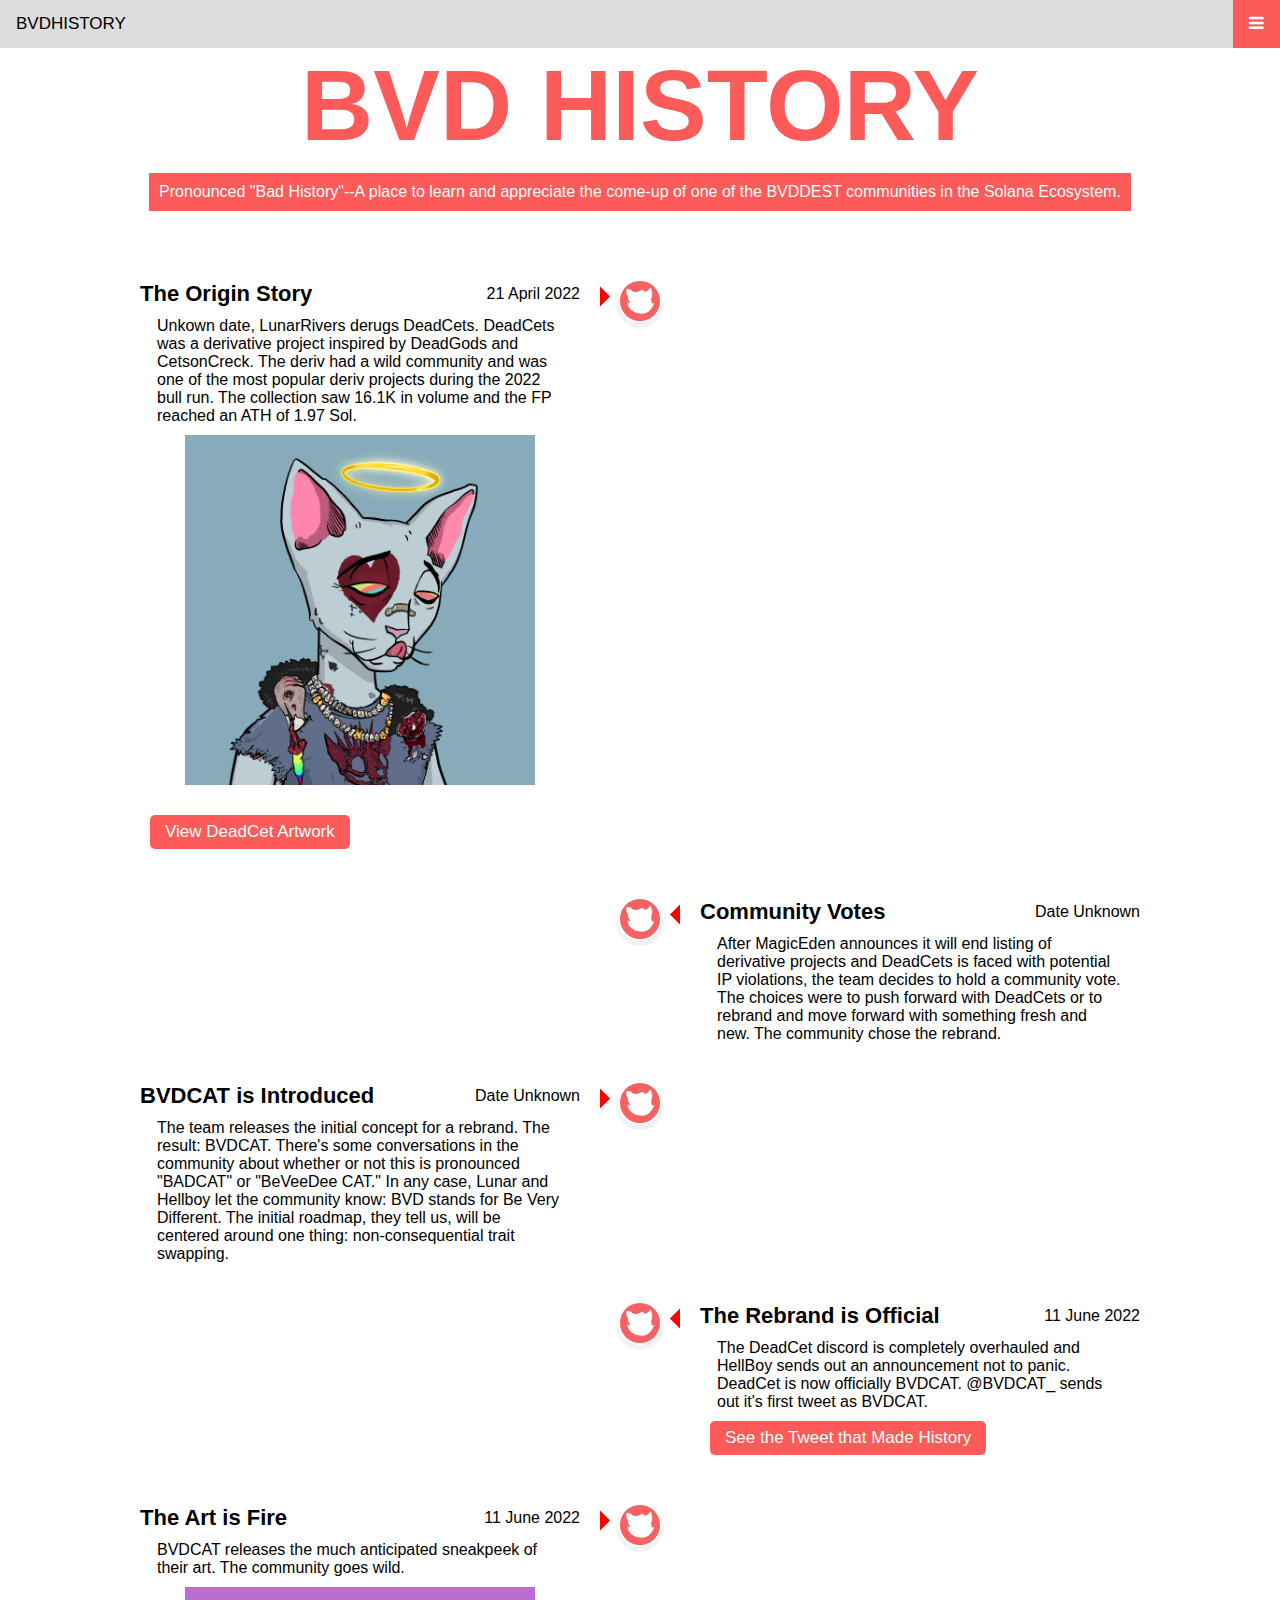
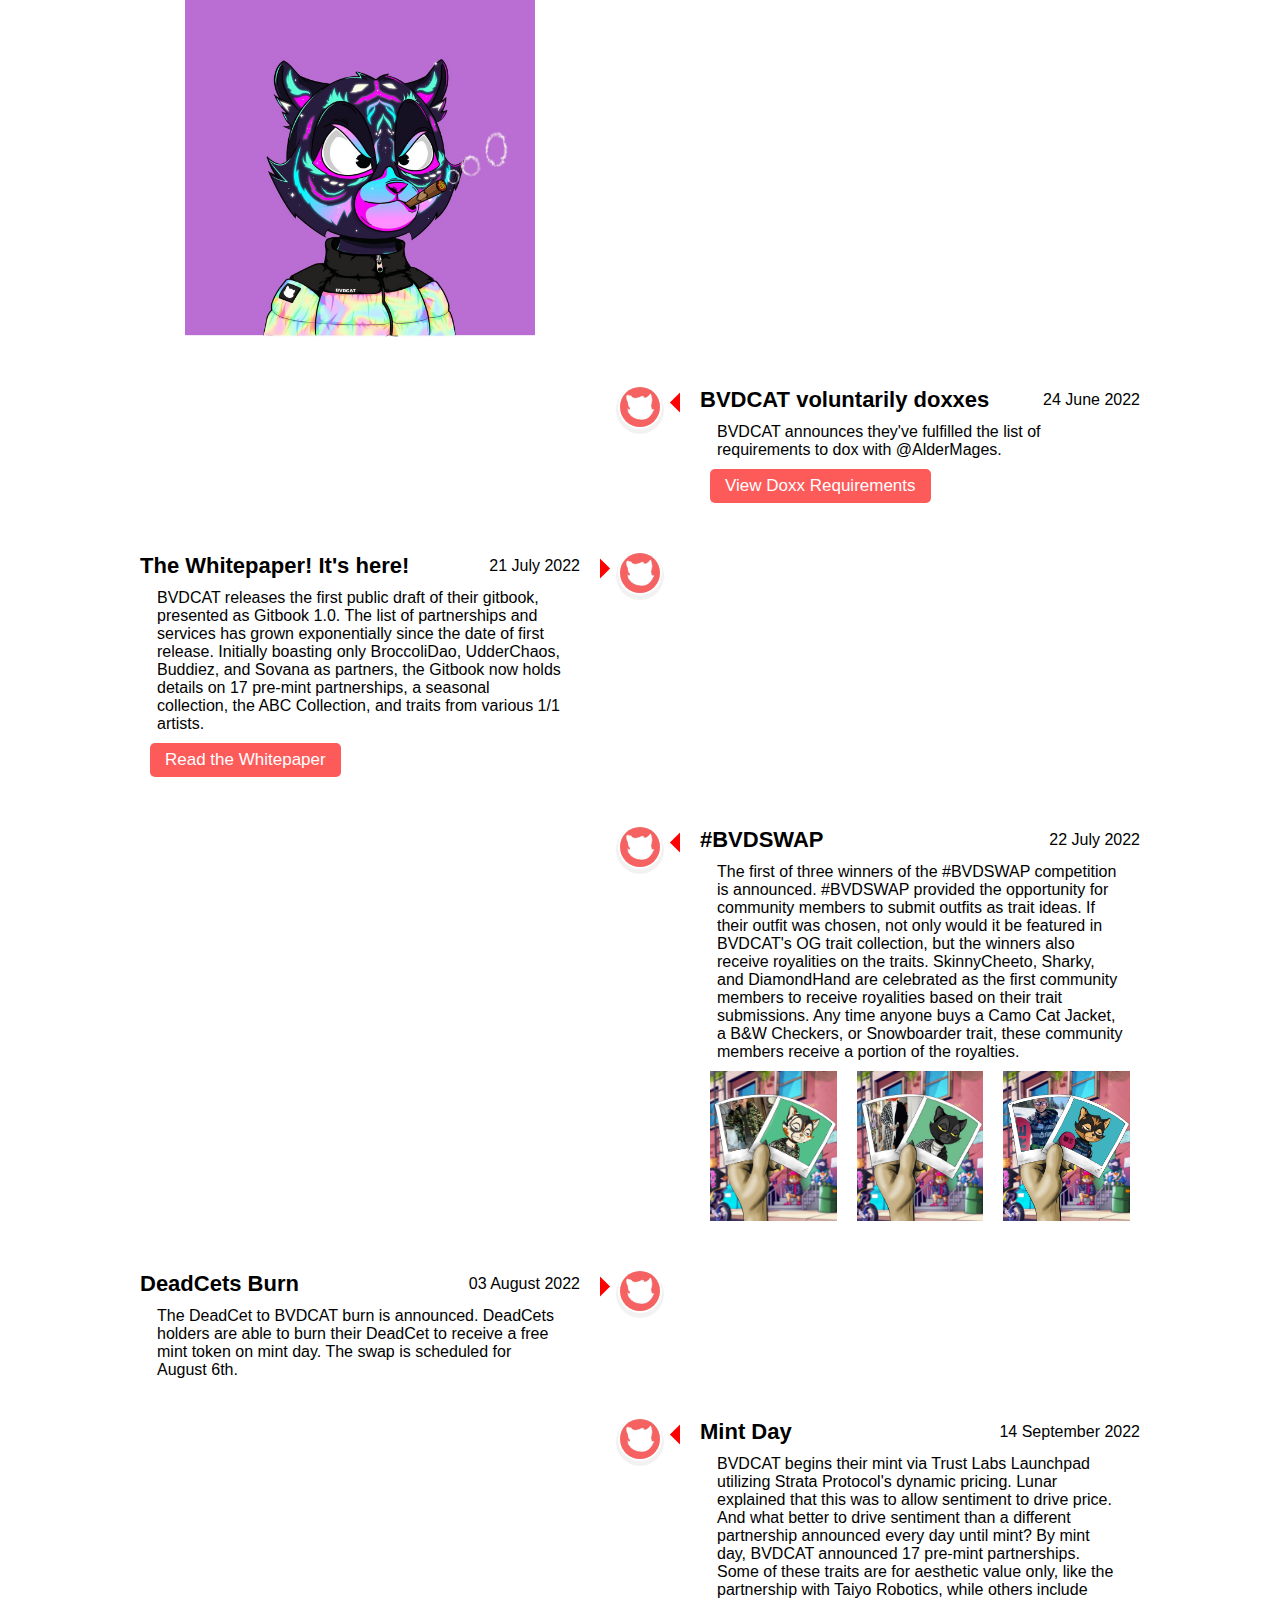
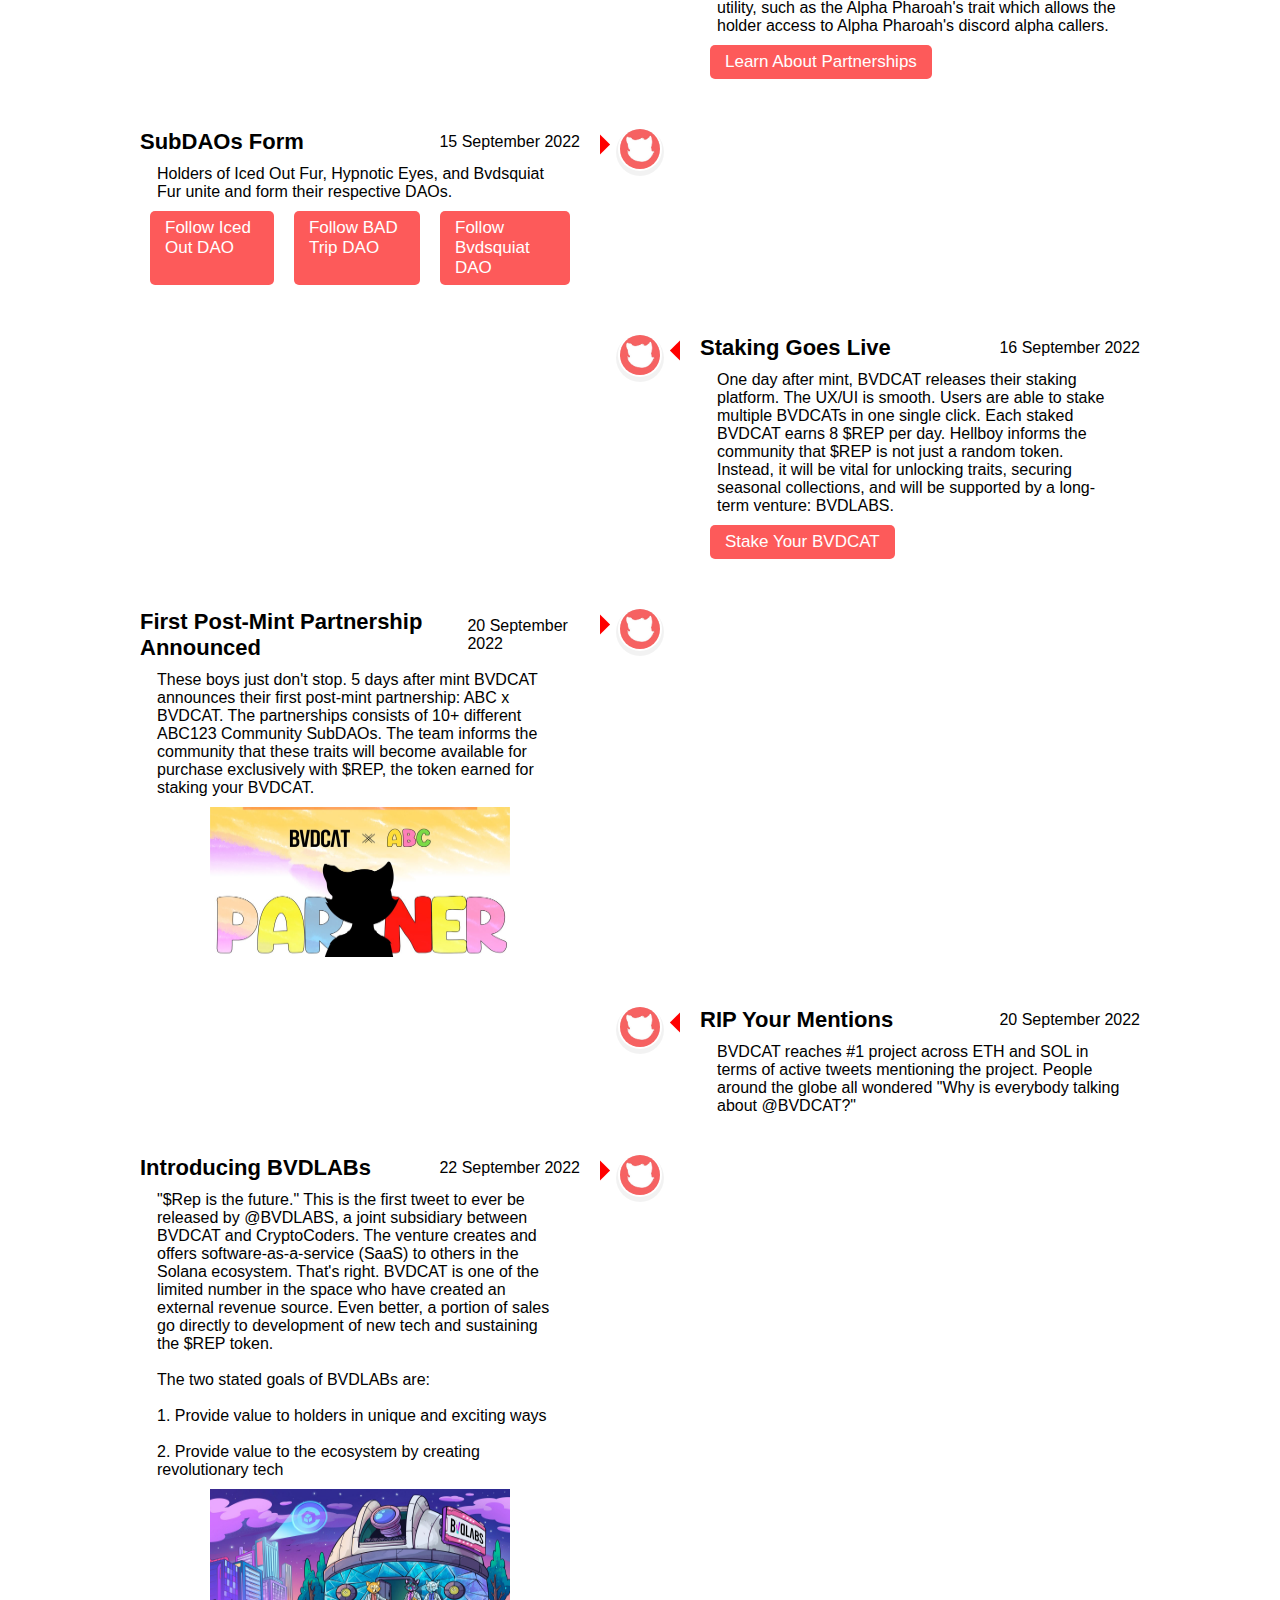
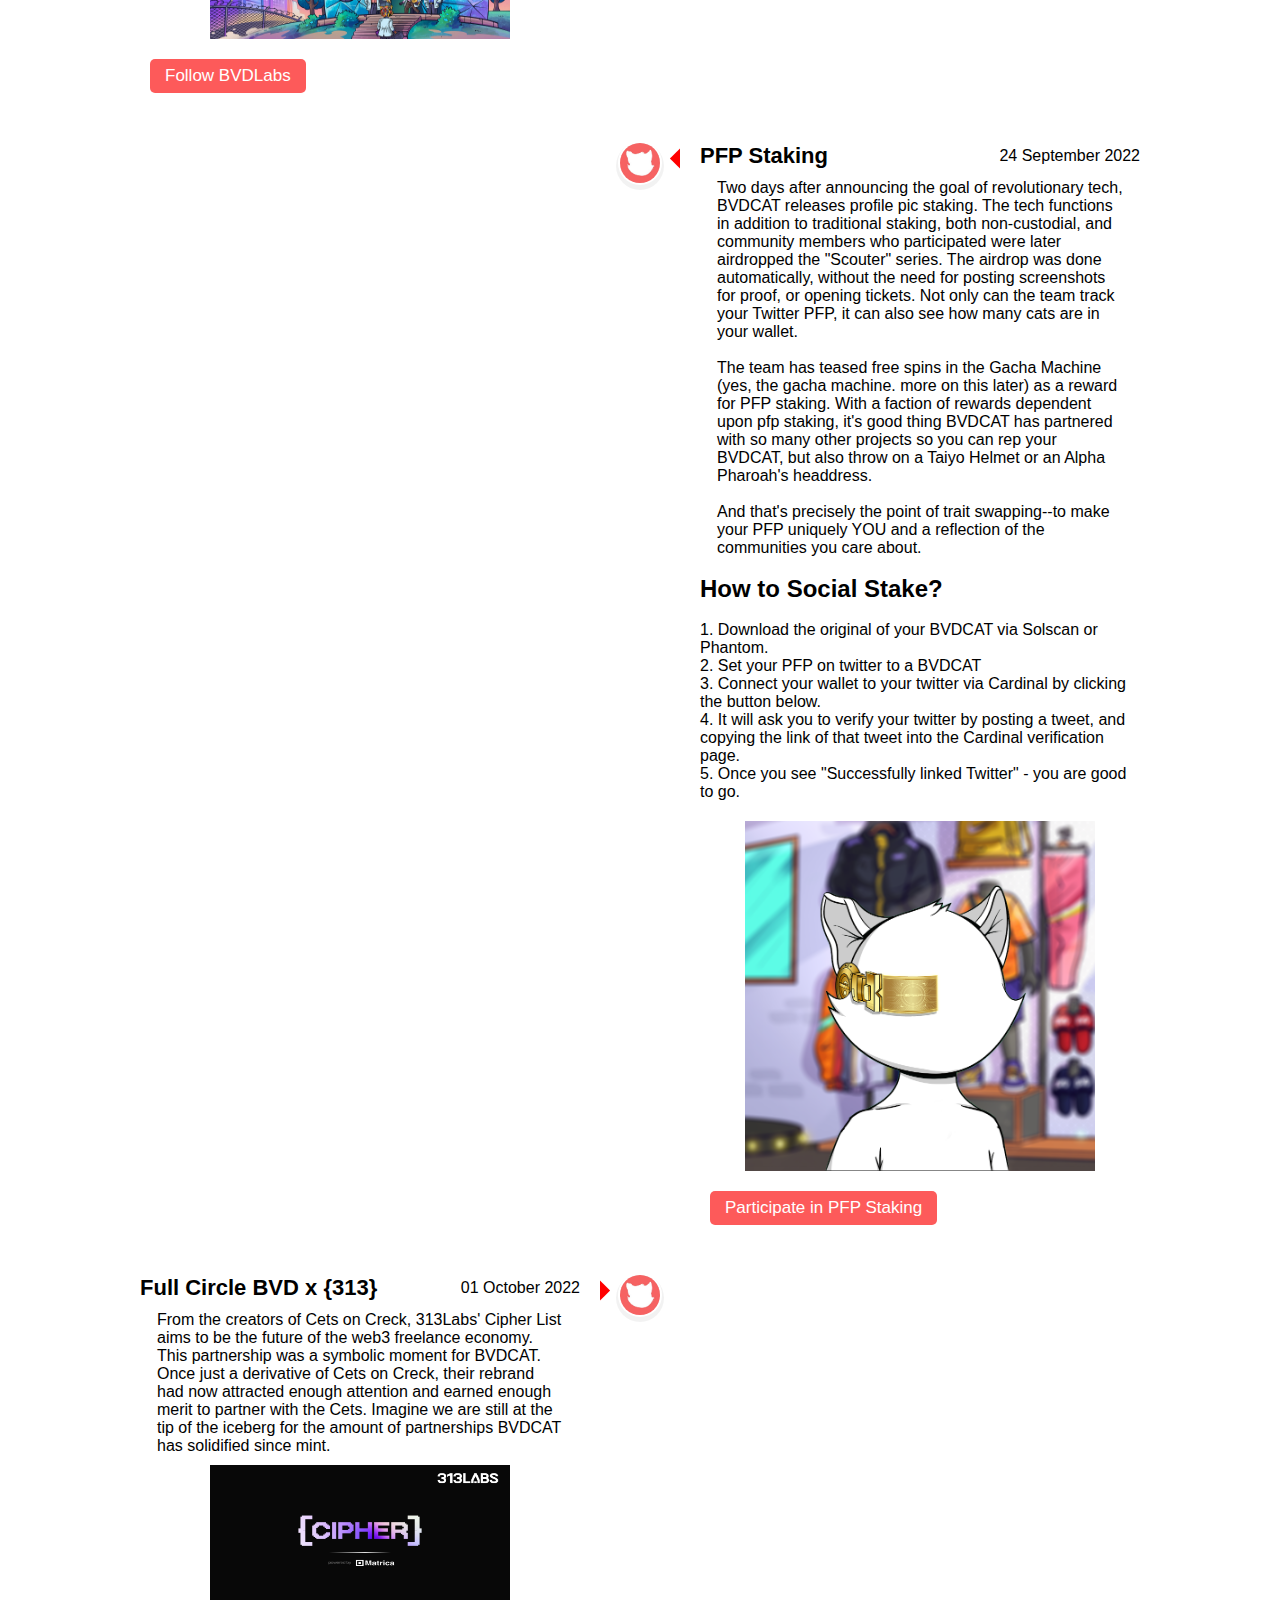
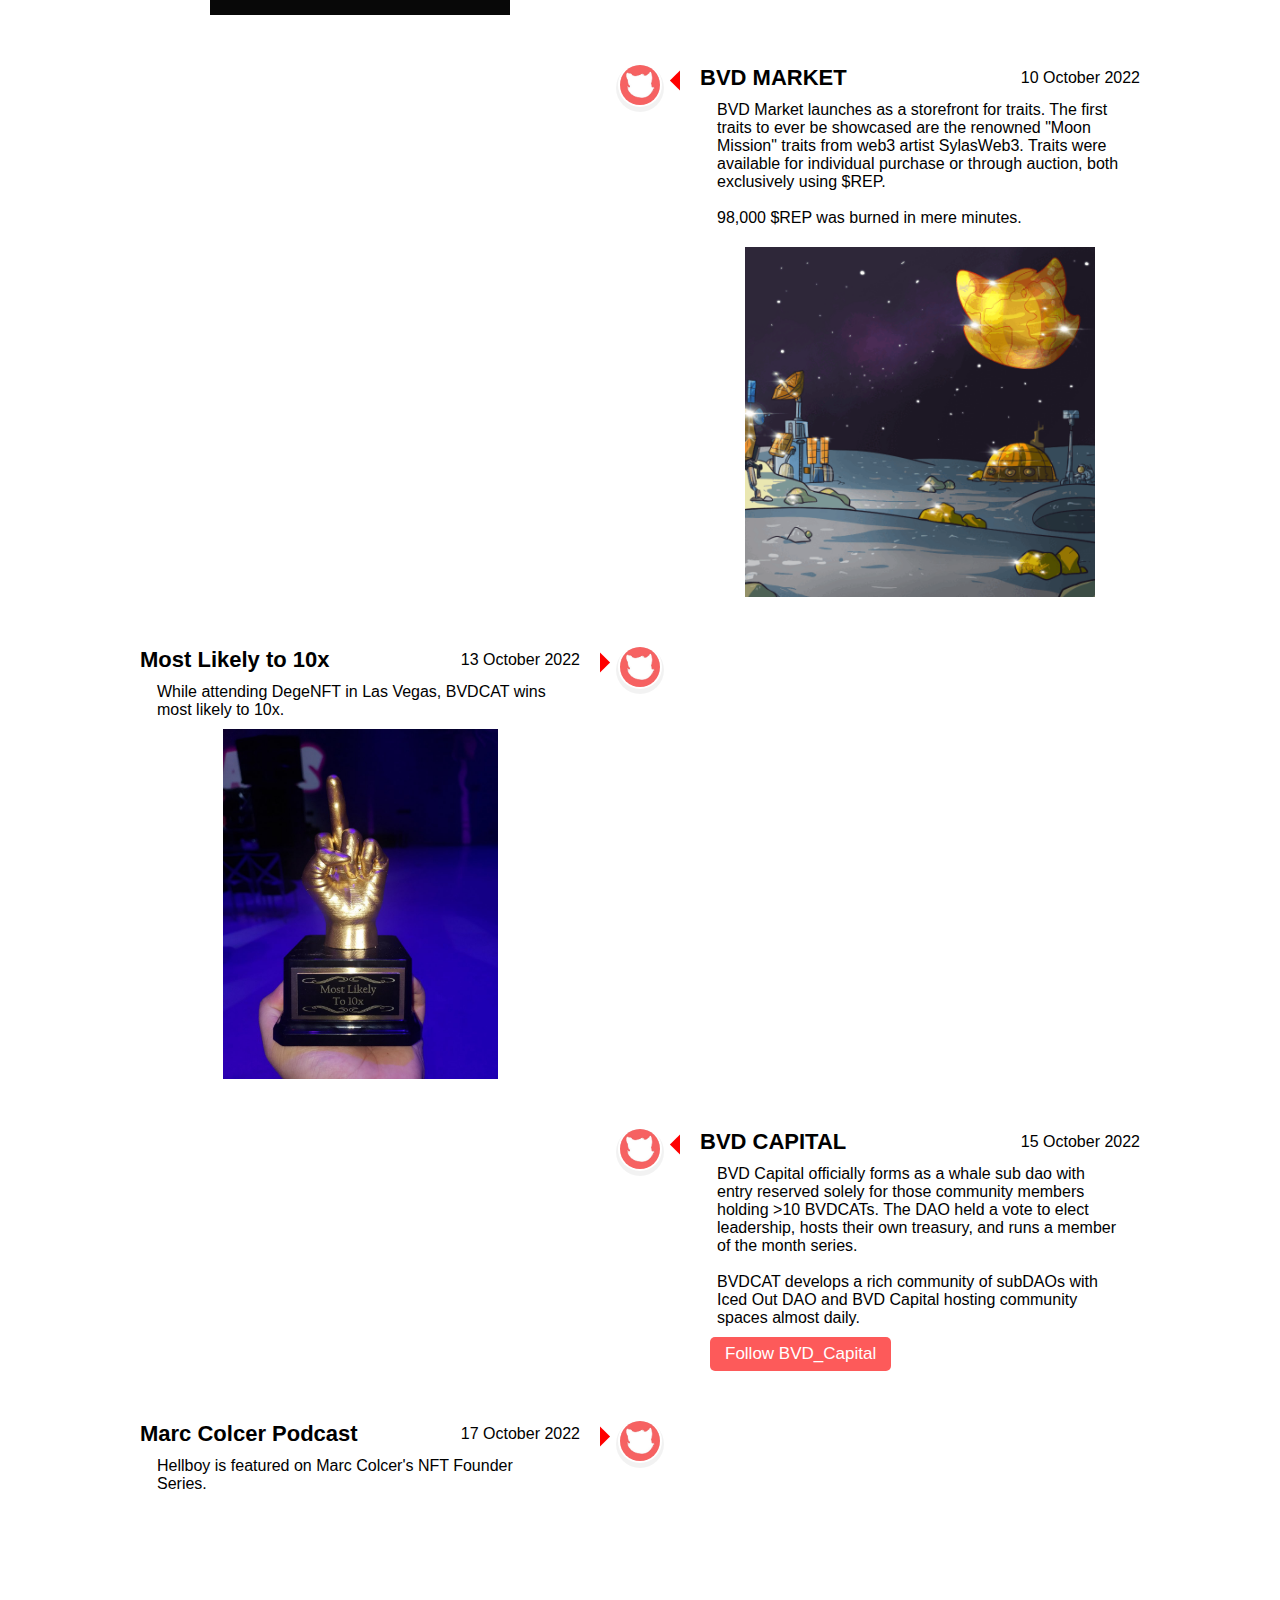
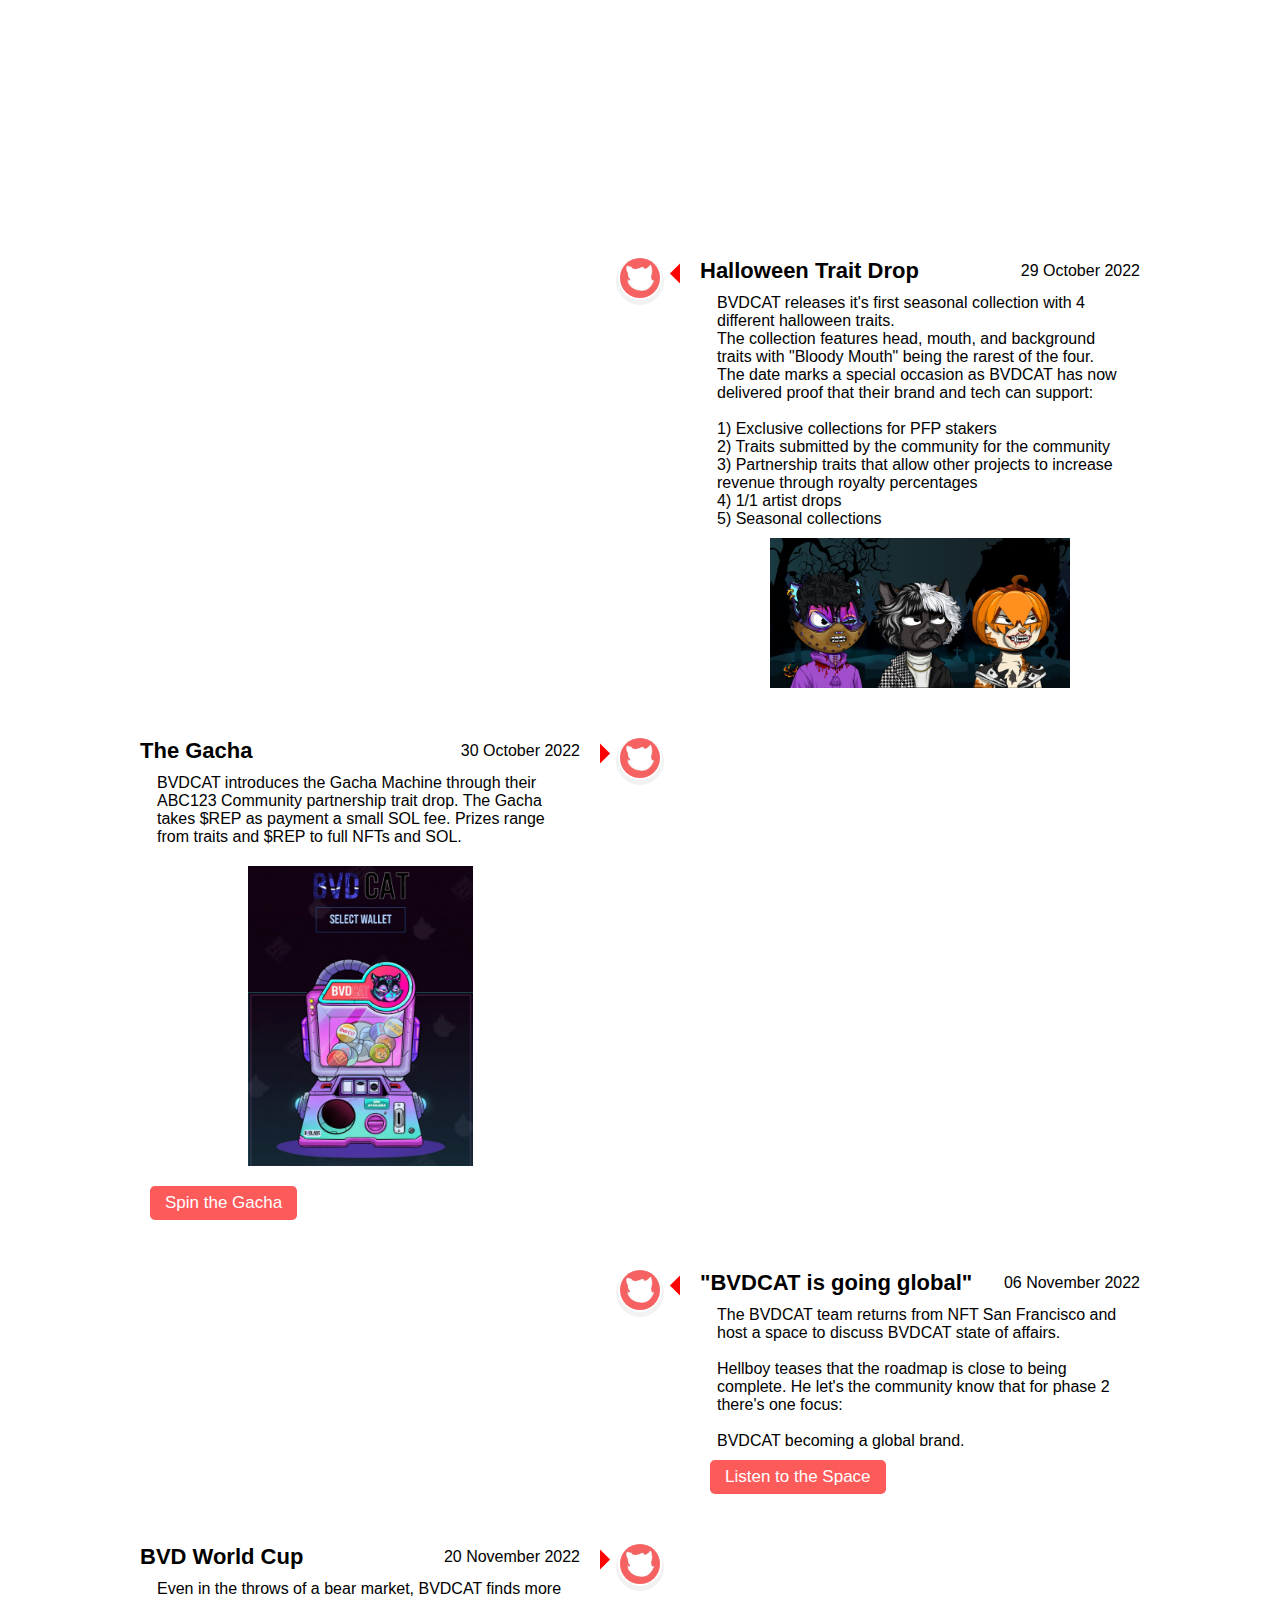
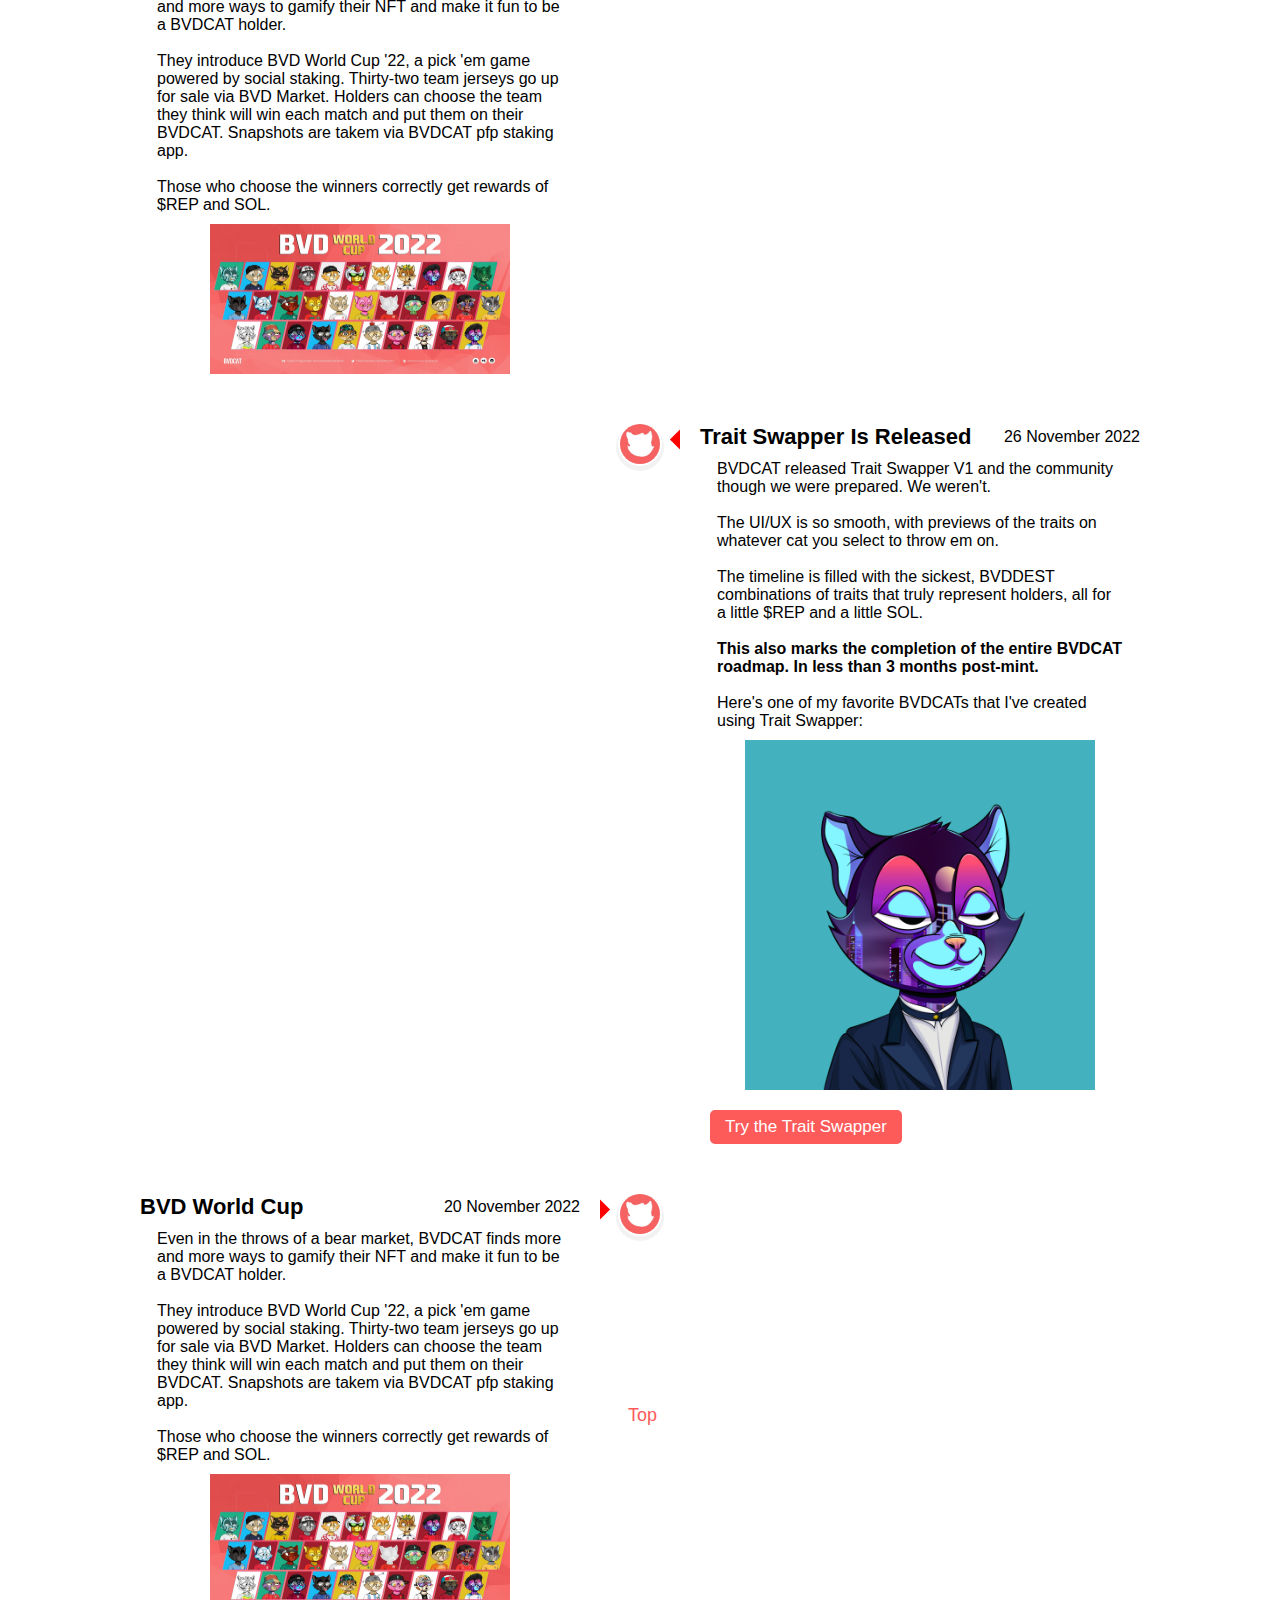
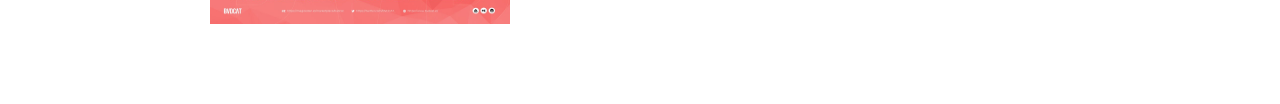
==== commit 478209c1: "Fix background" ====
--- a/pages/everything.html
+++ b/pages/everything.html
@@ -2,7 +2,7 @@
 <html lang="en">
 <head>
     <meta charset="UTG-8">
-    <title>BVD HISTORY | Curated by Latchay</title>
+    <title>BVD HISTORY</title>
     <meta name="viewport" content ="width=device-width, initial-scale=1.0">
     <link rel ="stylesheet" href="../style.css">
     <link rel="stylesheet" href="https://cdnjs.cloudflare.com/ajax/libs/font-awesome/4.7.0/css/font-awesome.min.css">
@@ -42,7 +42,7 @@
                 </div>
                 <div class="details">
                     <span class="title"> The Origin Story</span>
-                    <span>Unknown Date</span>
+                    <span>21 April 2022</span>
                 </div>
                 <p> Unkown date, LunarRivers derugs DeadCets. DeadCets was a derivative project inspired by DeadGods and CetsonCreck. The deriv had a wild community and was one of the most popular deriv projects during the 2022 bull run. The collection saw 16.1K in volume and the FP reached an ATH of 1.97 Sol.
                     <div class="deadCet">
@@ -61,7 +61,7 @@
                 </div>
                 <div class="details">
                     <span class="title"> Community Votes</span>
-                    <span>Unknown Date</span>
+                    <span>Date Unknown</span>
                 </div>
                 <p>After MagicEden announces it will end listing of derivative projects and DeadCets is faced with potential IP violations, the team decides to hold a community vote. The choices were to push forward with DeadCets or to rebrand and move forward with something fresh and new. The community chose the rebrand. </p>
             </section>
@@ -73,7 +73,7 @@
                 </div>
                 <div class="details">
                     <span class="title">BVDCAT is Introduced</span>
-                    <span>Unknown Date</span>
+                    <span>Date Unknown</span>
 
                 </div>
                 <p> The team releases the initial concept for a rebrand. The result: BVDCAT. There's some conversations in the community about whether or not this is pronounced "BADCAT" or "BeVeeDee CAT." In any case, Lunar and Hellboy let the community know: BVD stands for Be Very Different. The initial roadmap, they tell us, will be centered around one thing: non-consequential trait swapping.
--- a/style.css
+++ b/style.css
@@ -10,7 +10,7 @@
 }
 
 body {
-    background-image: url(../Tutorial/images/tile_background.png);  
+    background-image: url(../bvdhistory/images/tile_background.png);  
     background-size: contain;
     background-position: center;
 }
@@ -27,7 +27,7 @@
     justify-content: center;
     align-items: center;
     max-width:1080px;
-    padding: 0 20px;
+    padding: 10px;
 }
 
 .header {
@@ -393,7 +393,6 @@
     }
 
     img.worldCup
-
     .bvdAward {
         height: 158px;
         width: 122px;
@@ -416,4 +415,6 @@
     }
   }
 
- +@media(max-width:300px){
+    
+}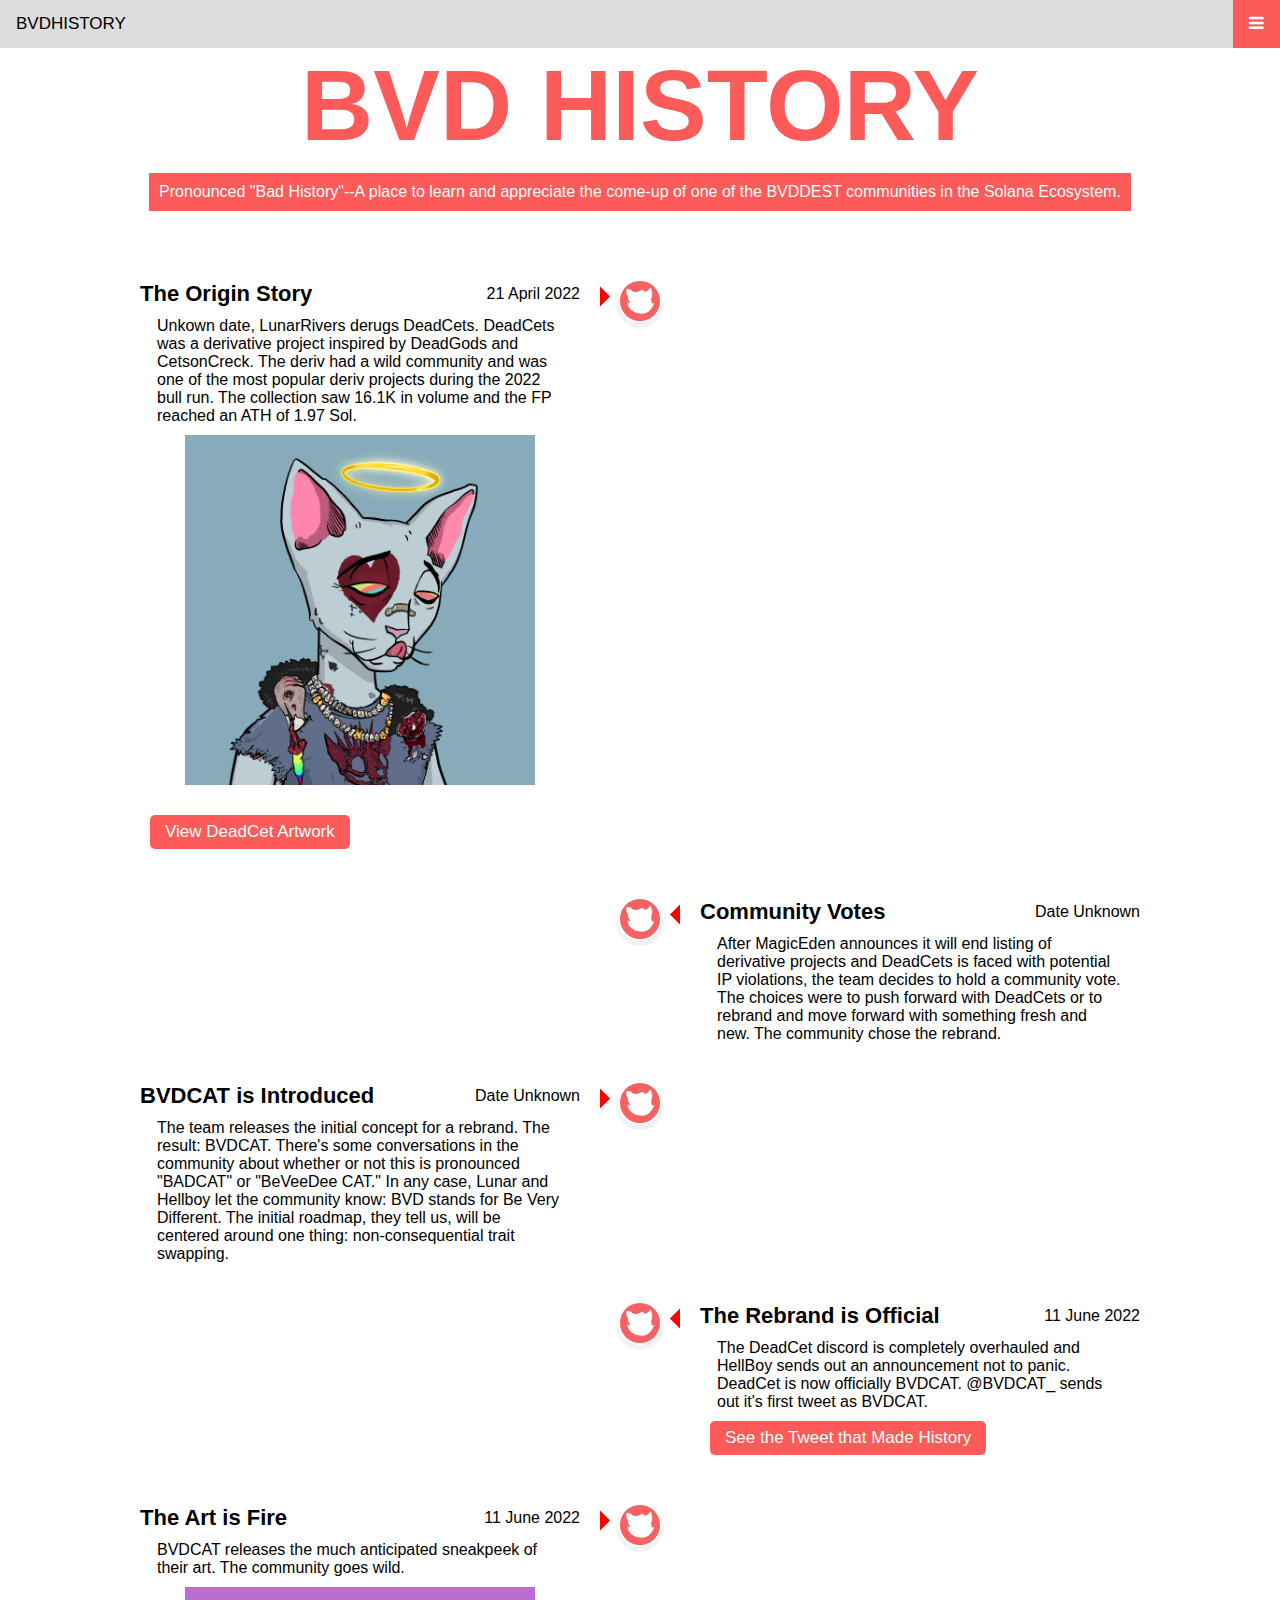
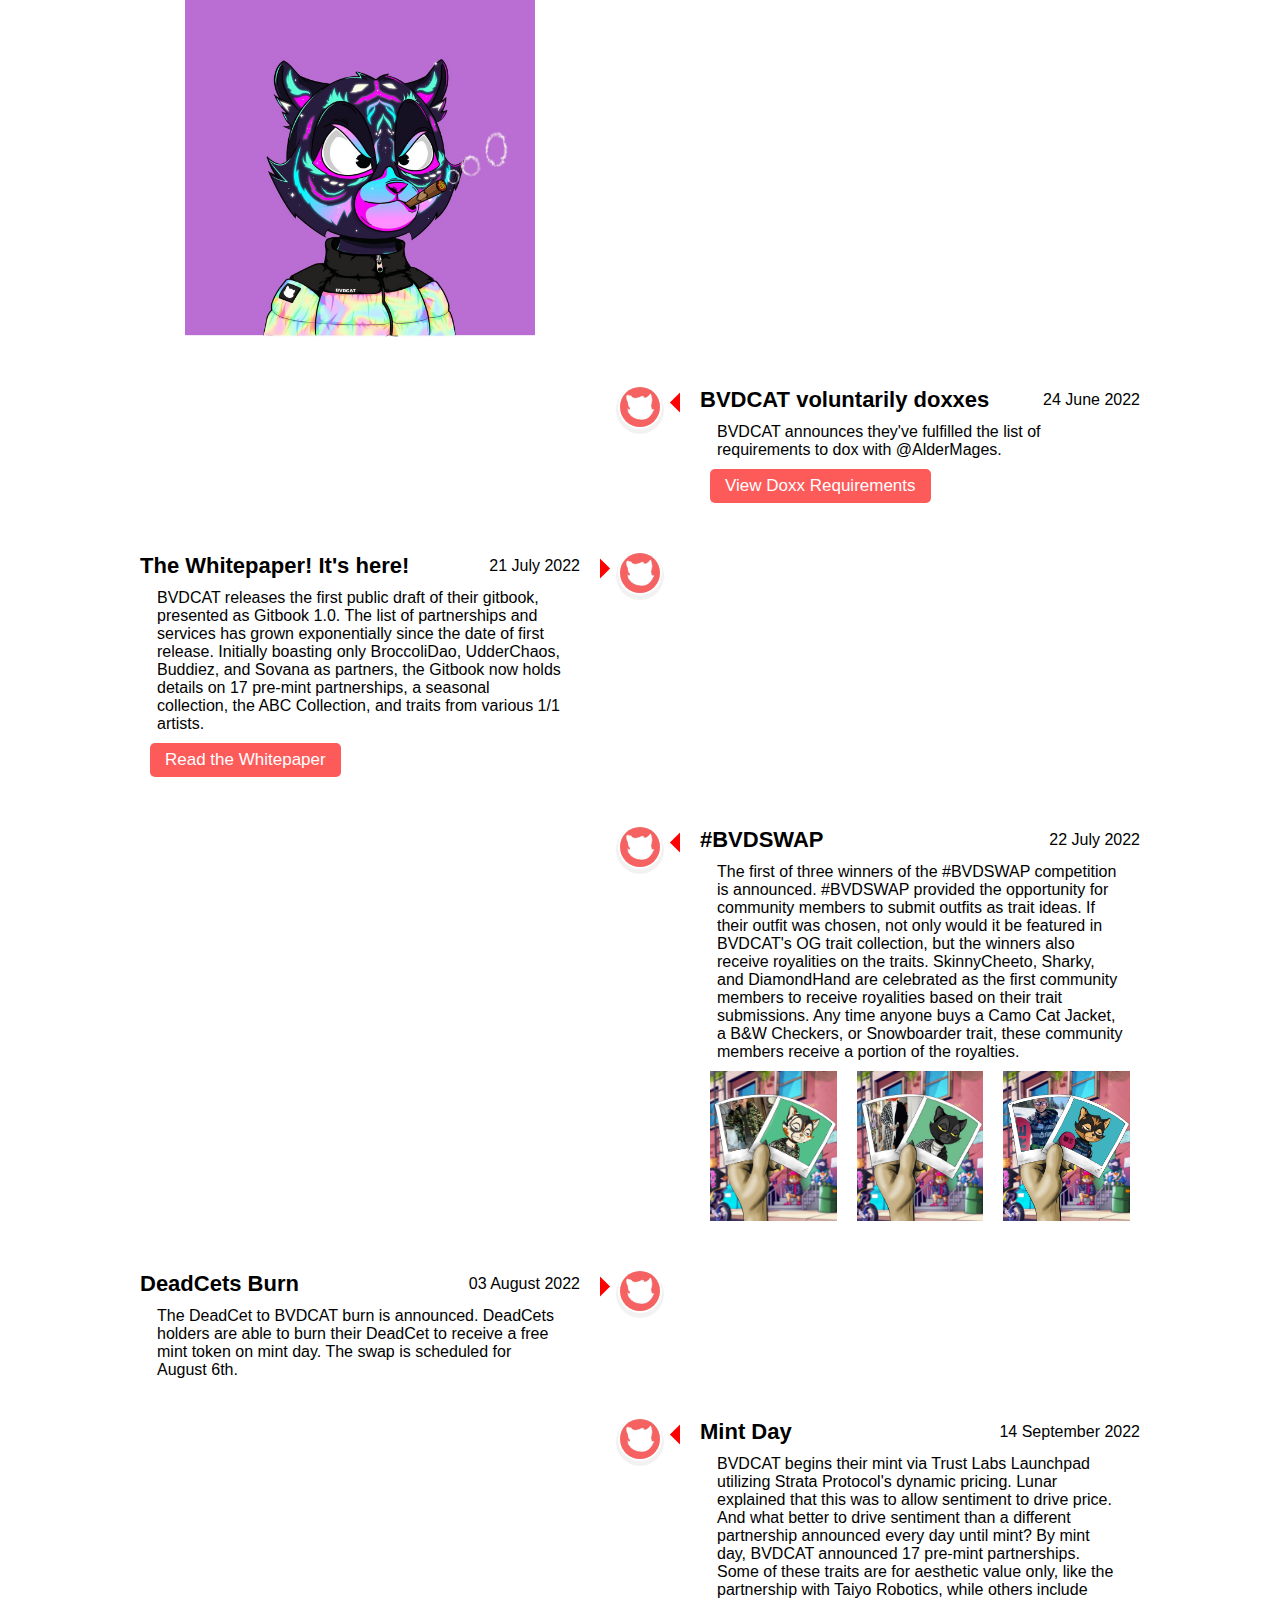
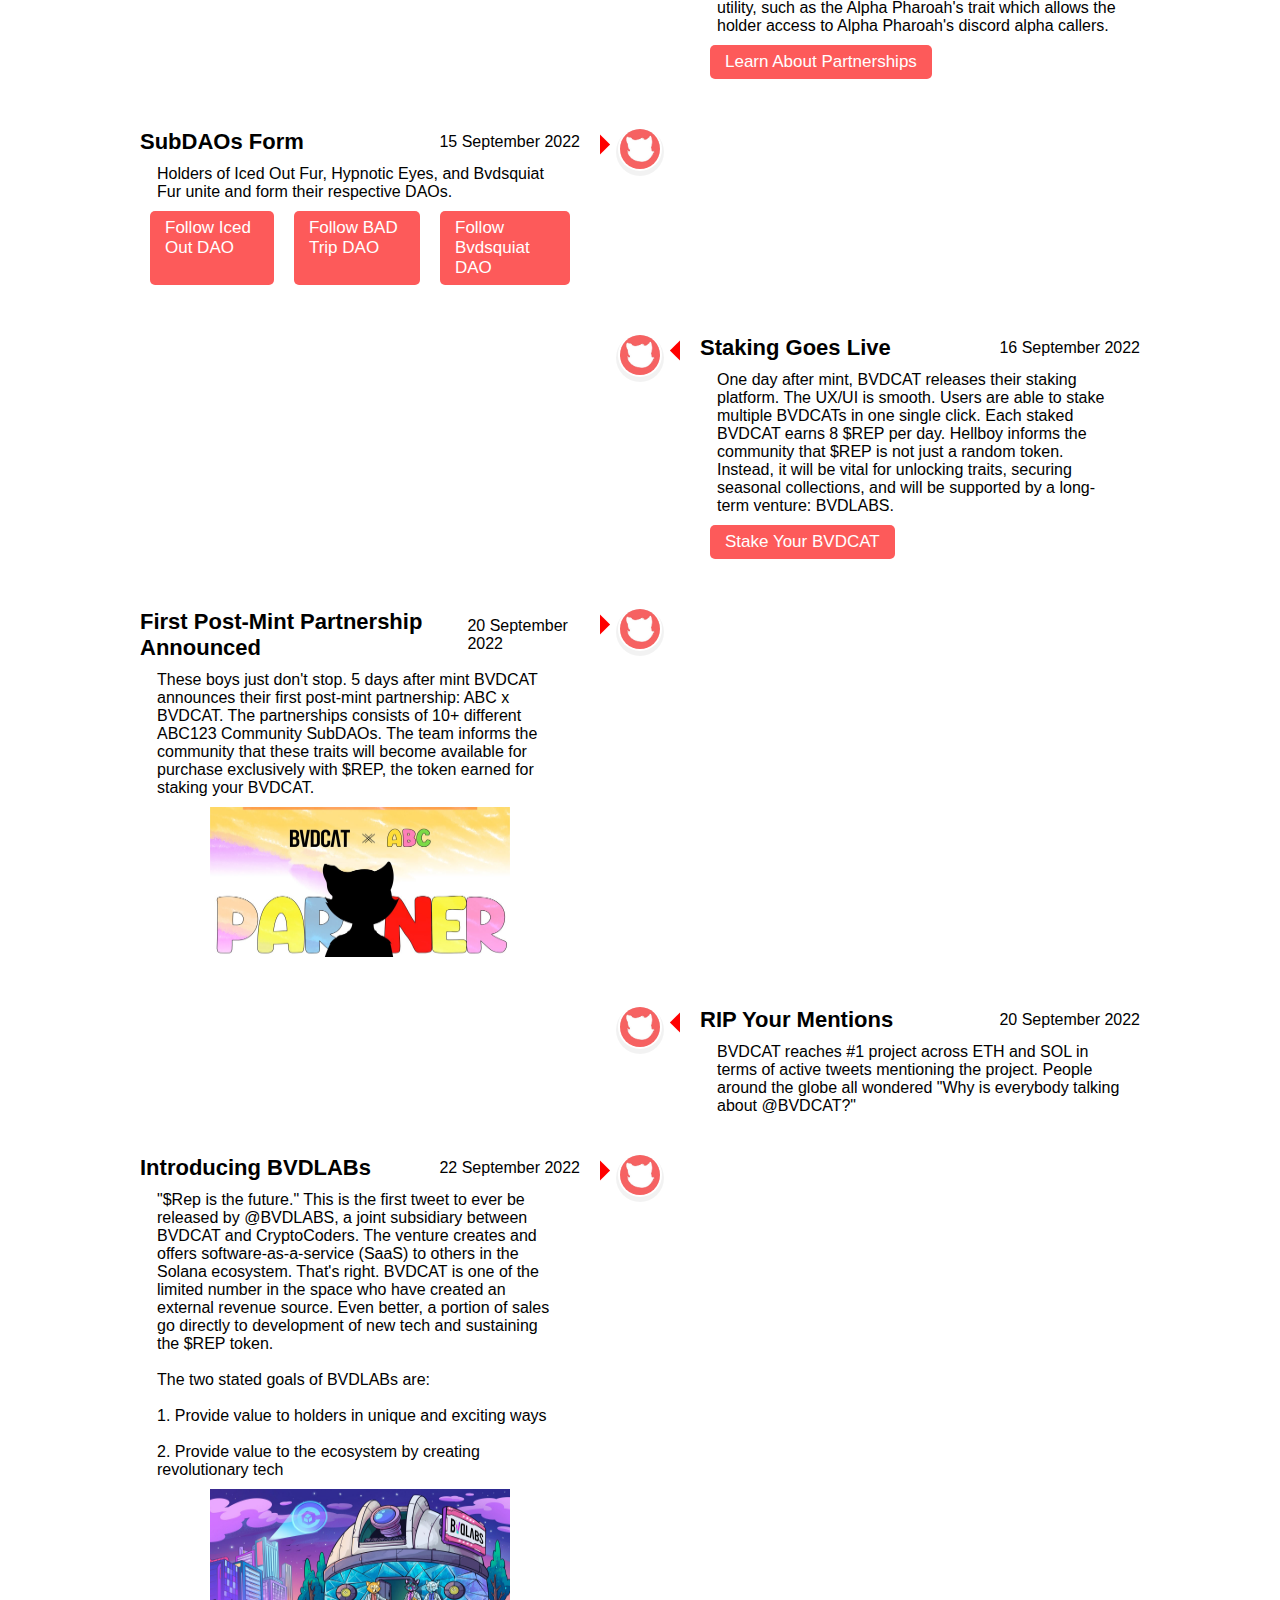
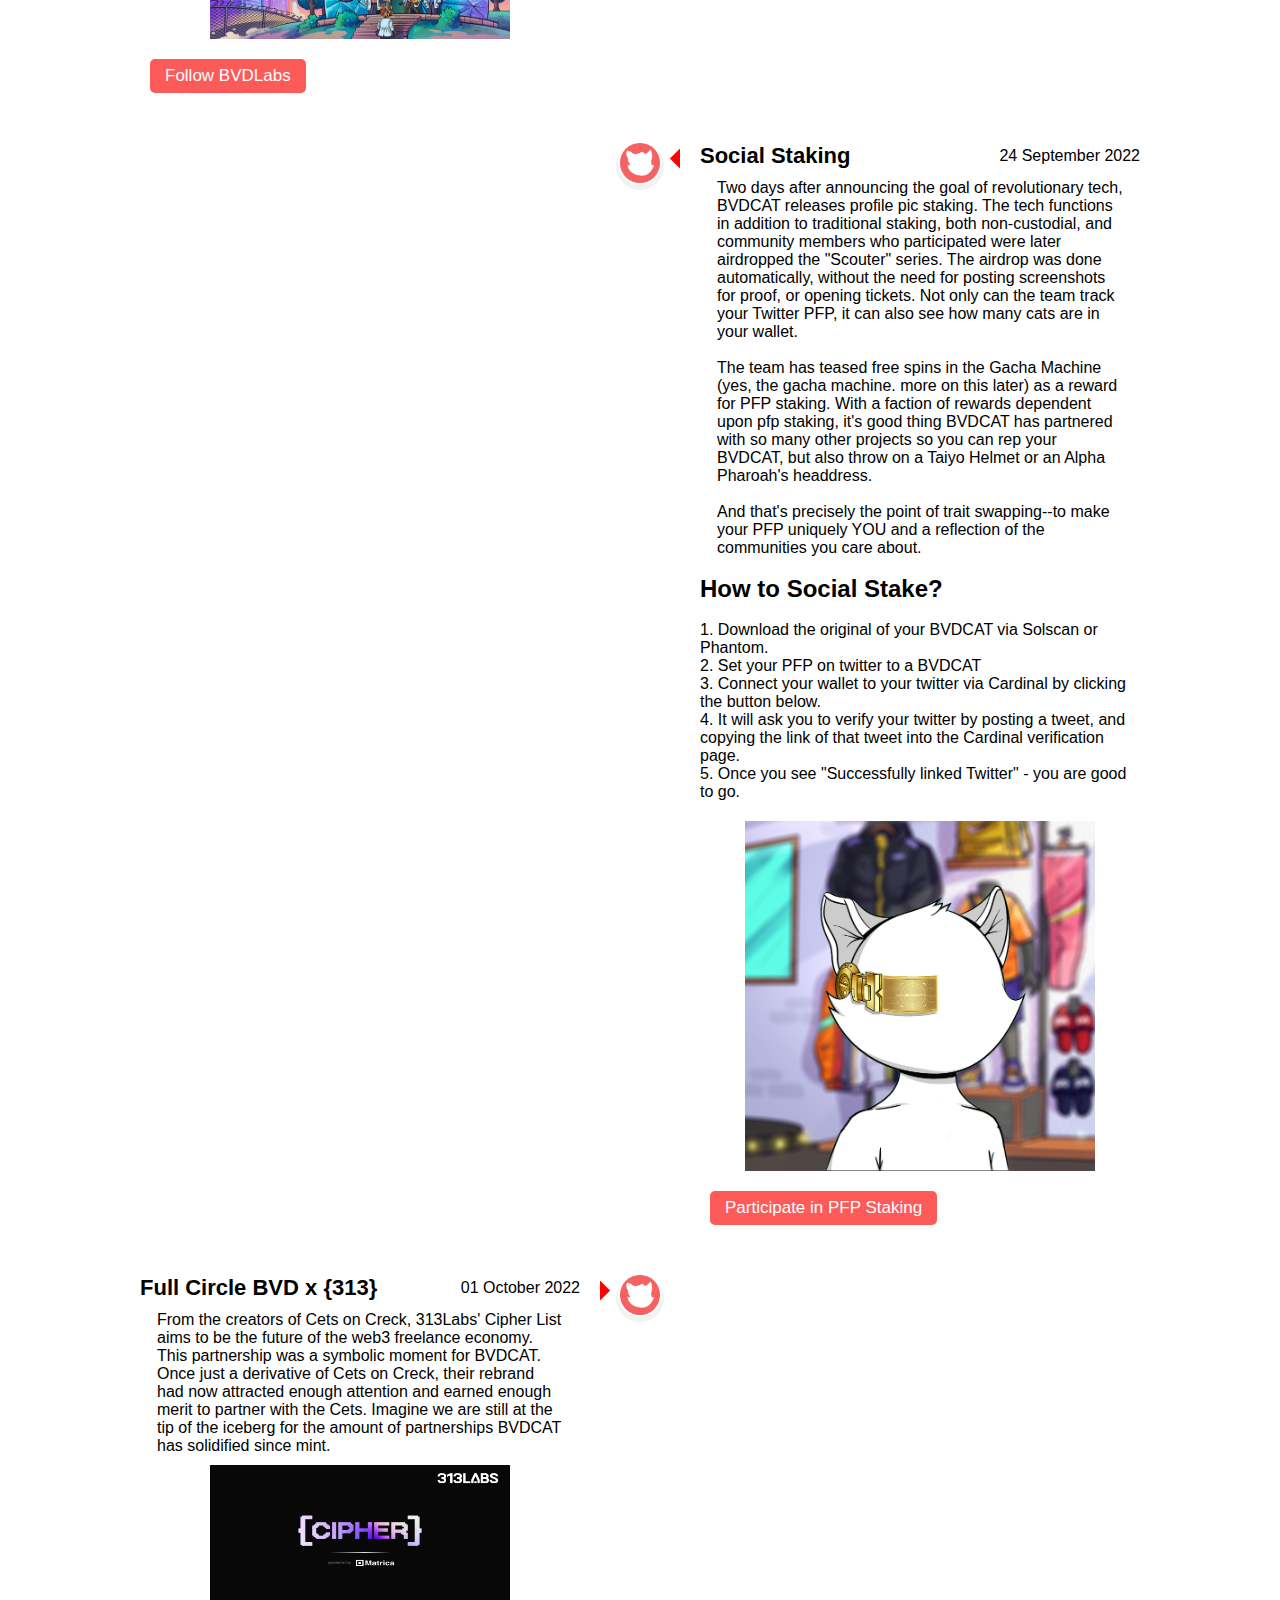
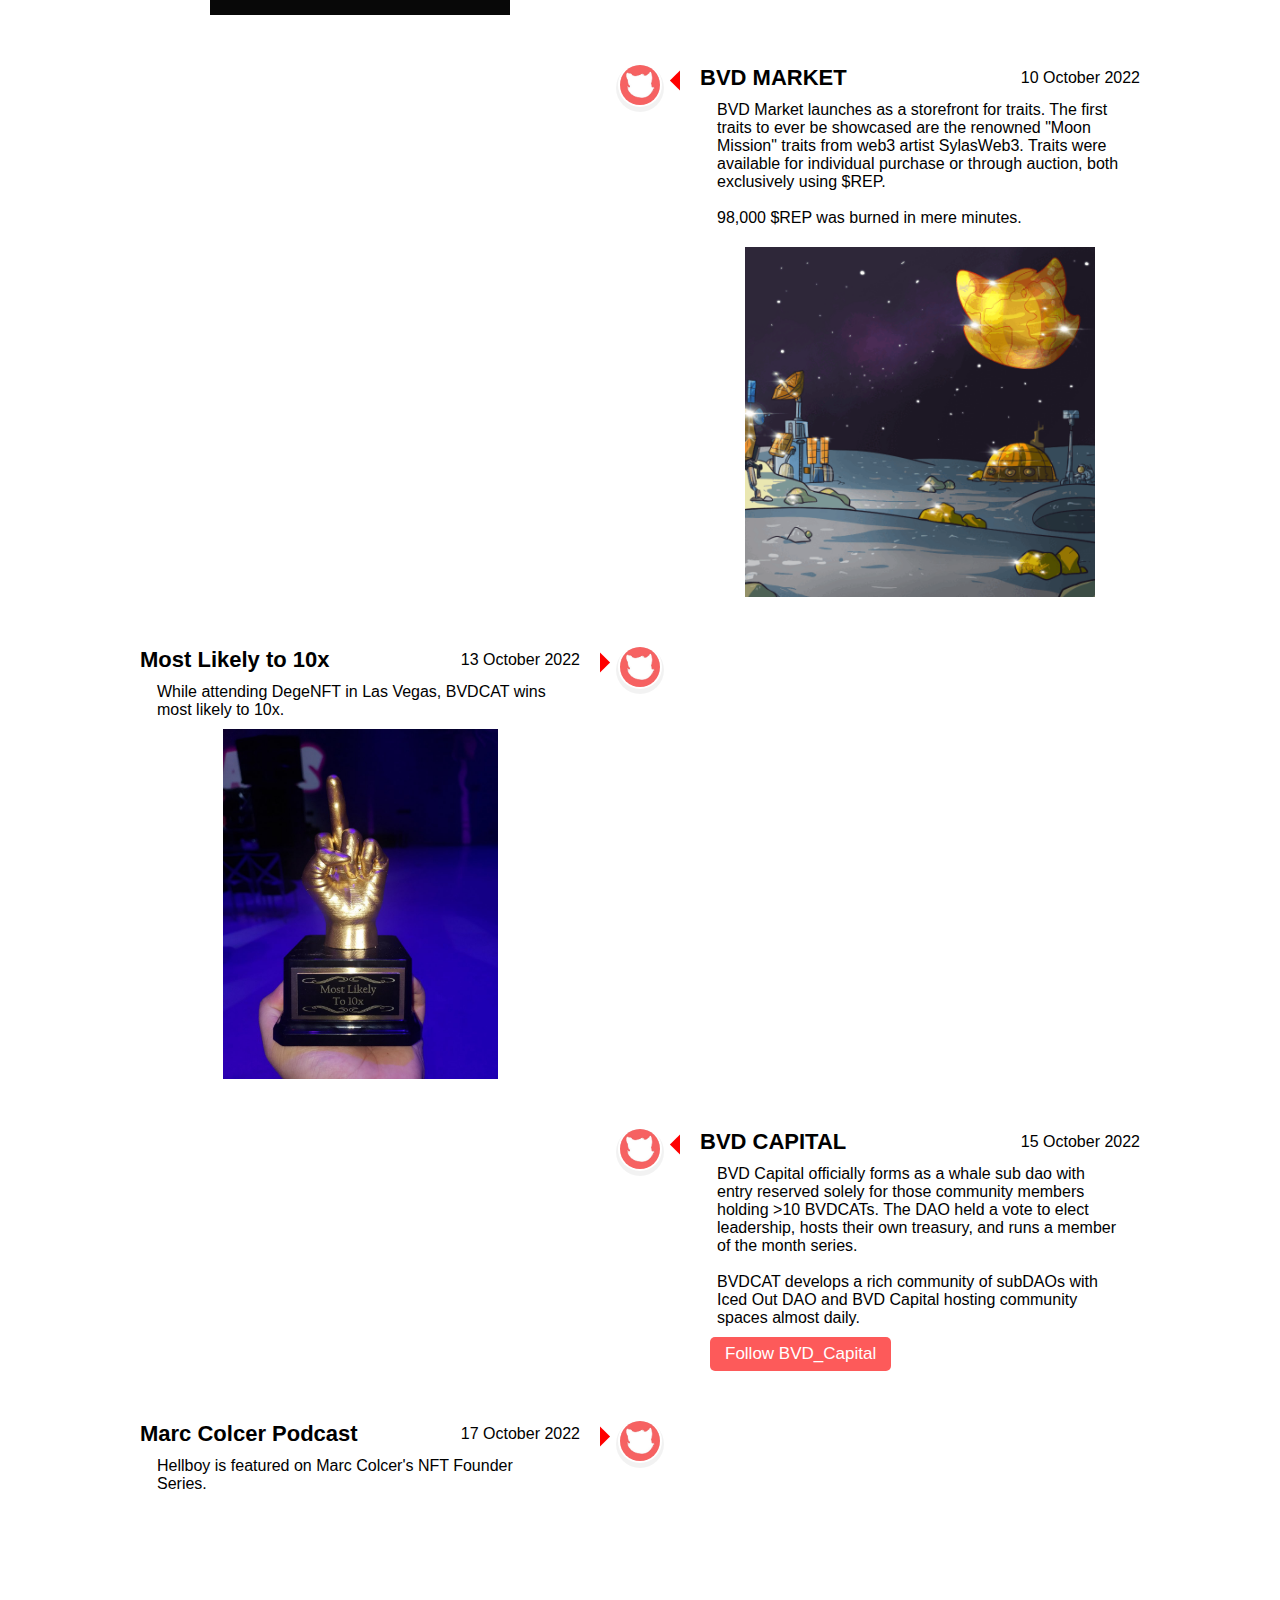
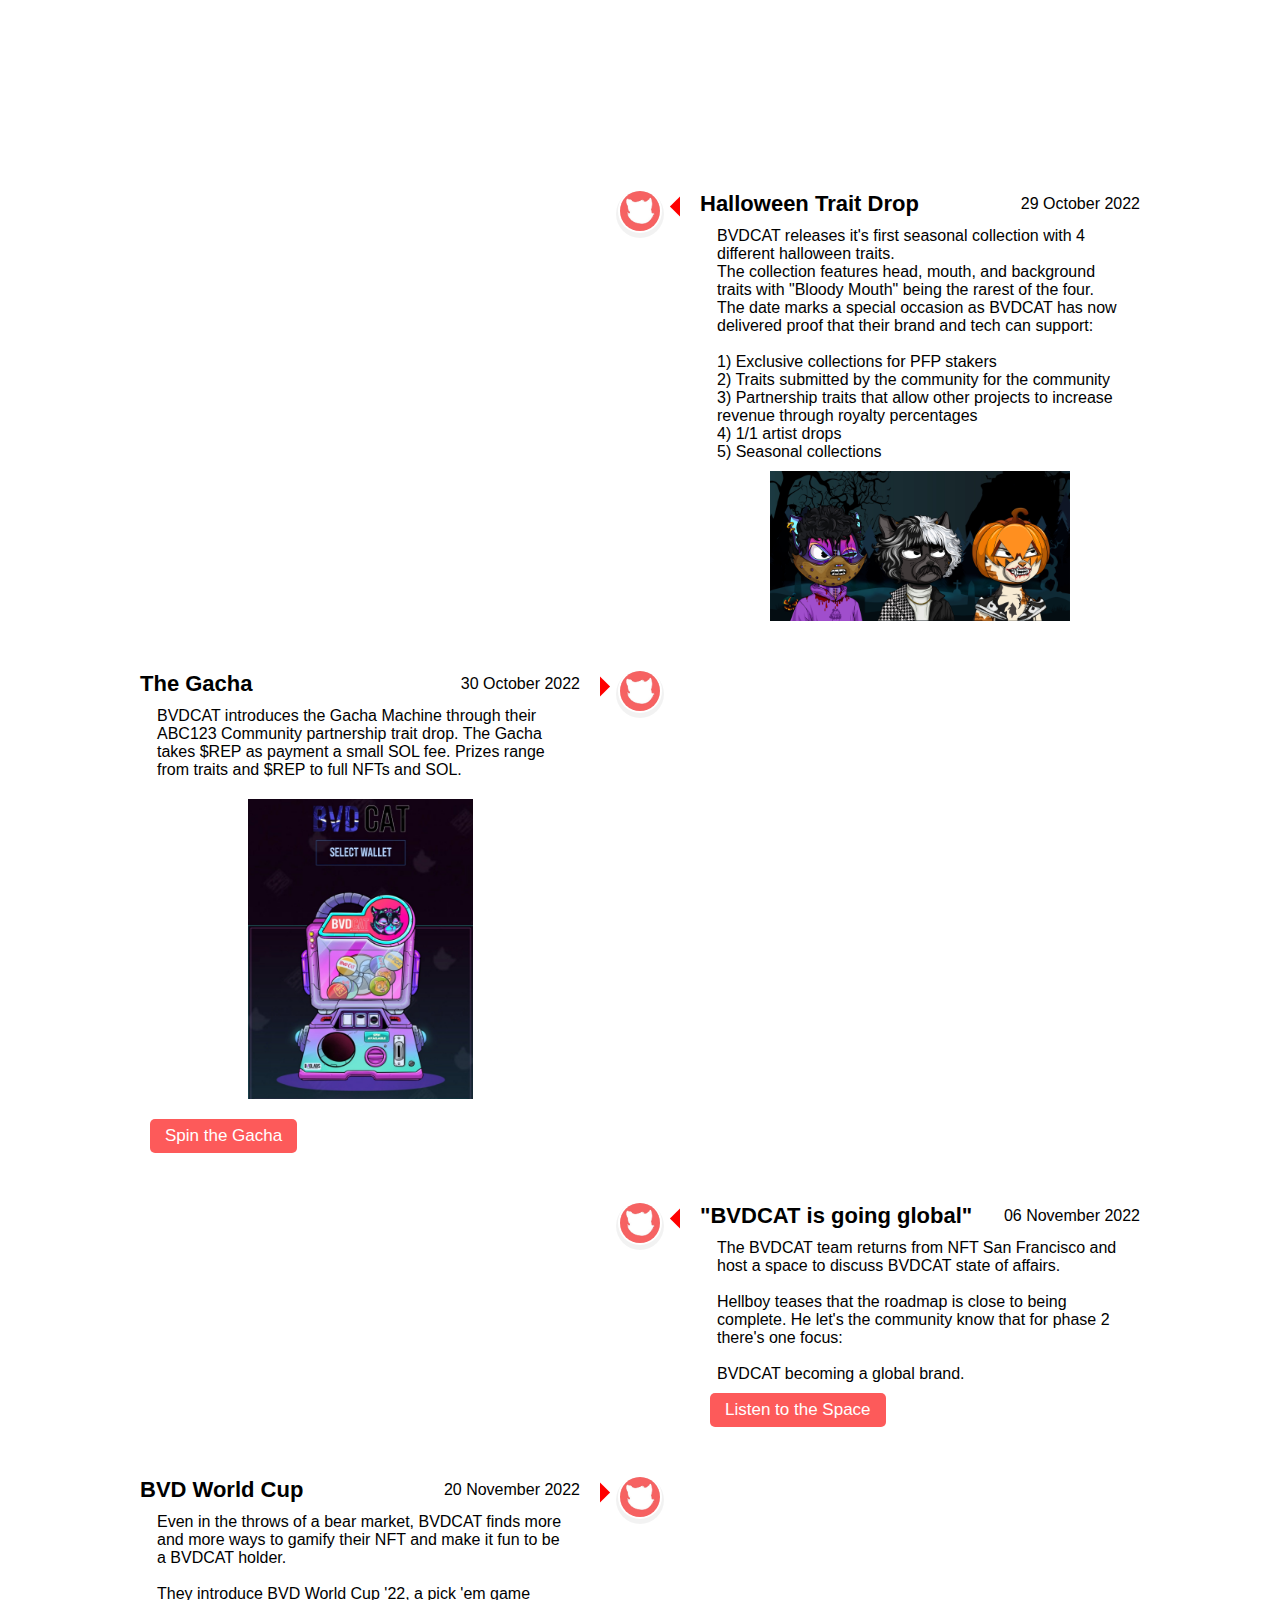
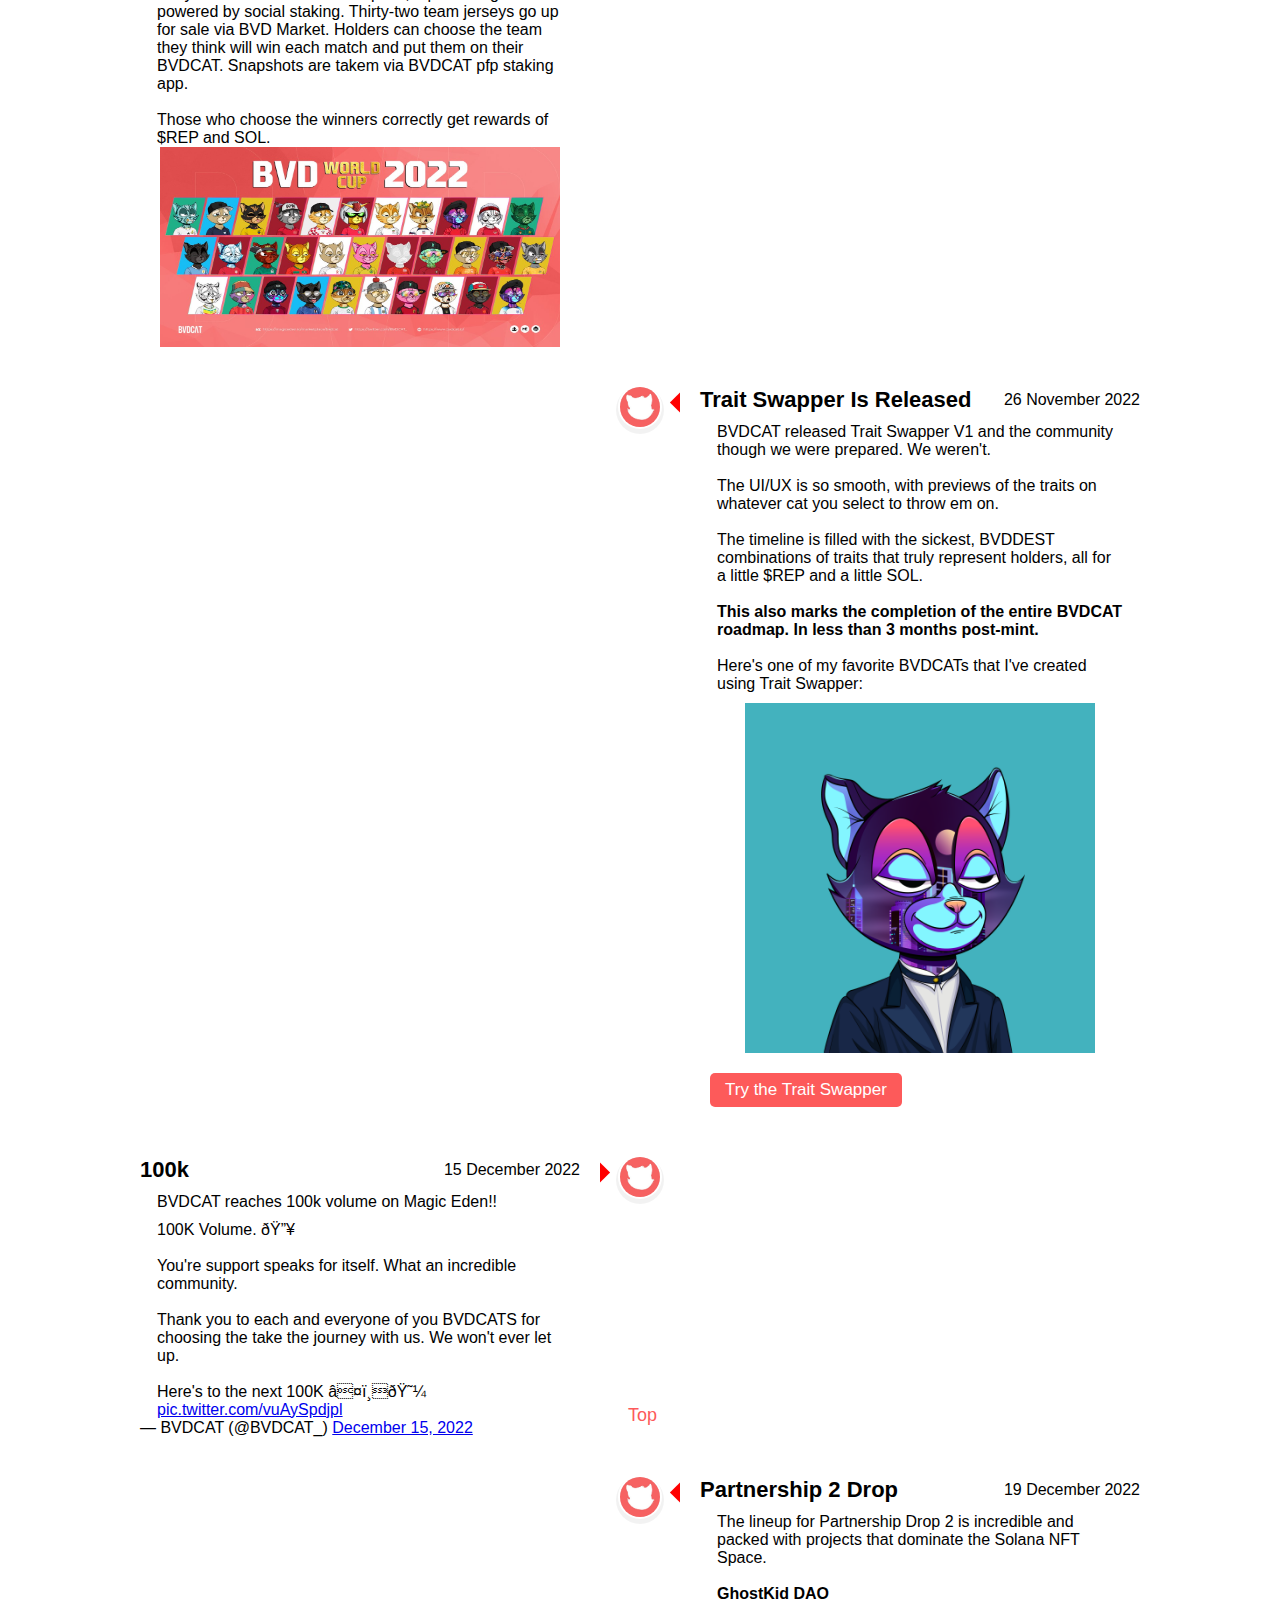
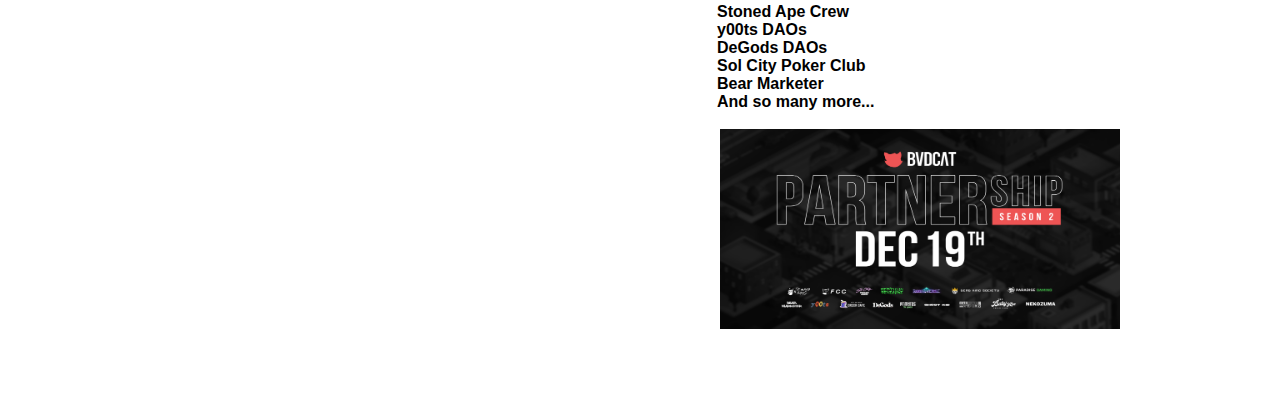
==== commit d1ee3716: "Add new copy for more recent date" ====
--- a/pages/everything.html
+++ b/pages/everything.html
@@ -287,7 +287,7 @@
                     <img src="../images/icon.jpg" alt="BVDCAT LOGO" class="iconLeft">
                 </div>
                 <div class="details">
-                    <span class="title"> PFP Staking</span>
+                    <span class="title"> Social Staking</span>
                     <span>24 September 2022</span>
                 </div>
                 <p>Two days after announcing the goal of revolutionary tech, BVDCAT releases profile pic staking. The tech functions in addition to traditional staking, both non-custodial, and community members who participated were later airdropped the "Scouter" series. The airdrop was done automatically, without the need for posting screenshots for proof, or opening tickets. Not only can the team track your Twitter PFP, it can also see how many cats are in your wallet. 
@@ -386,8 +386,10 @@
                 </div>
                 <p>Hellboy is featured on Marc Colcer's NFT Founder Series.<p>
                     <div class="sneakPeek">
-                        <iframe width="560" height="315" src="https://www.youtube.com/embed/Qyrt6xBug2s?start=00" title="YouTube video player" 
-                        frameborder="0" allow="accelerometer; autoplay; clipboard-write; encrypted-media; gyroscope; picture-in-picture" allowfullscreen></iframe>
+                        <div class="iframeContainer">
+                            <iframe width="560" height="315" src="https://www.youtube.com/embed/Qyrt6xBug2s?start=00" title="YouTube video player" 
+                            frameborder="0" allow="accelerometer; autoplay; clipboard-write; encrypted-media; gyroscope; picture-in-picture" allowfullscreen></iframe>
+                        </div>
                     </div>
             </section>
         </div>
@@ -500,19 +502,39 @@
                     <img src="../images/icon.jpg" alt="BVDCAT LOGO" class="iconRight">
                 </div>
                 <div class="details">
-                    <span class="title"> BVD World Cup</span>
-                    <span>20 November 2022</span>
-                </div>
-                    <p> Even in the throws of a bear market, BVDCAT finds more and more ways to gamify their NFT and make it fun to be a BVDCAT holder. <br>
+                    <span class="title">100k</span>
+                    <span>15 December 2022</span>
+                </div>
+                    <p> BVDCAT reaches 100k volume on Magic Eden!!</p>
+                    <div class="twitter">
+                        <blockquote class="twitter-tweet"><p lang="en" dir="ltr">100K Volume. 🔥<br><br>You&#39;re support speaks for itself. What an incredible community.<br><br>Thank you to each and everyone of you BVDCATS for choosing the take the journey with us. We won&#39;t ever let up.<br><br> Here&#39;s to the next 100K ❤️😼 <a href="https://t.co/vuAySpdjpl">pic.twitter.com/vuAySpdjpl</a></p>&mdash; BVDCAT (@BVDCAT_) <a href="https://twitter.com/BVDCAT_/status/1603338680470765569?ref_src=twsrc%5Etfw">December 15, 2022</a></blockquote> 
+                        <script async src="https://platform.twitter.com/widgets.js" charset="utf-8"></script>
+                    </div>
+            </section>
+        </div>
+        <div class="row rowRight">
+            <section>
+                <div class="iconLeft">
+                    <img src="../images/icon.jpg" alt="BVDCAT LOGO" class="iconLeft">
+                </div>
+                <div class="details">
+                    <span class="title">Partnership 2 Drop</span>
+                    <span>19 December 2022</span>
+                </div>
+                <p> 
+                    The lineup for Partnership Drop 2 is incredible and packed with projects that dominate the Solana NFT Space. <br>
+                    <br><b>GhostKid DAO</b><br>
+                    <b>Stoned Ape Crew</b><br>
+                    <b>y00ts DAOs</b><br>
+                    <b>DeGods DAOs</b><br>
+                    <b>Sol City Poker Club</b><br>
+                    <b>Bear Marketer</b><br>
+                    <b>And so many more...</b><br>
                     <br>
-                    They introduce BVD World Cup '22, a pick 'em game powered by social staking. 
-                    Thirty-two team jerseys go up for sale via BVD Market. 
-                    Holders can choose the team they think will win each match and put them on their BVDCAT. 
-                    Snapshots are takem via BVDCAT pfp staking app.
-                <br><br> Those who choose the winners correctly get rewards of $REP and SOL.</p>
-                    <div class="sneakPeek">
-                        <img src="../images/worldCup.jpg" alt="BVDCATs wearing world cup jerseys" class="worldCup">
-                    </div>
+                </p>
+                <div class="sneakPeek">
+                    <img src="../images/drop2.jpg" alt="Drop 2 Partnerships" class="dropTwo">
+                </div>
             </section>
         </div>
     </div>
--- a/style.css
+++ b/style.css
@@ -247,12 +247,16 @@
     width: 225px;
     margin: 10px;
 }
+.dropTwo,
+img.worldCup {
+    height: 200px;
+    width: 400px;
+}
 
 .ABC,
 .labs,
 .cipherList,
-.halloweenTraits,
-img.worldCup {
+.halloweenTraits {
     height: 150px;
     width: 300px;
     margin: 10px;
@@ -339,6 +343,22 @@
     }
 }
 
+.iframeContainer{
+    position: relative;
+    width: 100%;
+    padding-bottom: 56.25%; 
+    height: 0;
+  }
+  .iframeContainer iframe{
+    position: absolute;
+    top:0;
+    left: 0;
+    width: 100%;
+    height: 100%;
+  }
+
+  
+
 @media(max-width: 772px){
     .wrapper .center-line {
         left: 30px;
@@ -387,12 +407,13 @@
     .ABC,
     .labs,
     .cipherList,
-    .halloweenTraits {
+    .halloweenTraits,
+    .dropTwo,
+    img.worldCup {
         height: 100px;
         width: 200px;
     }
 
-    img.worldCup
     .bvdAward {
         height: 158px;
         width: 122px;
@@ -413,8 +434,11 @@
     .wrapper .row{
       margin: 10px 0;
     }
-  }
+
+}
 
 @media(max-width:300px){
-    
+    .twitter{
+        display: none;
+    }   
 }